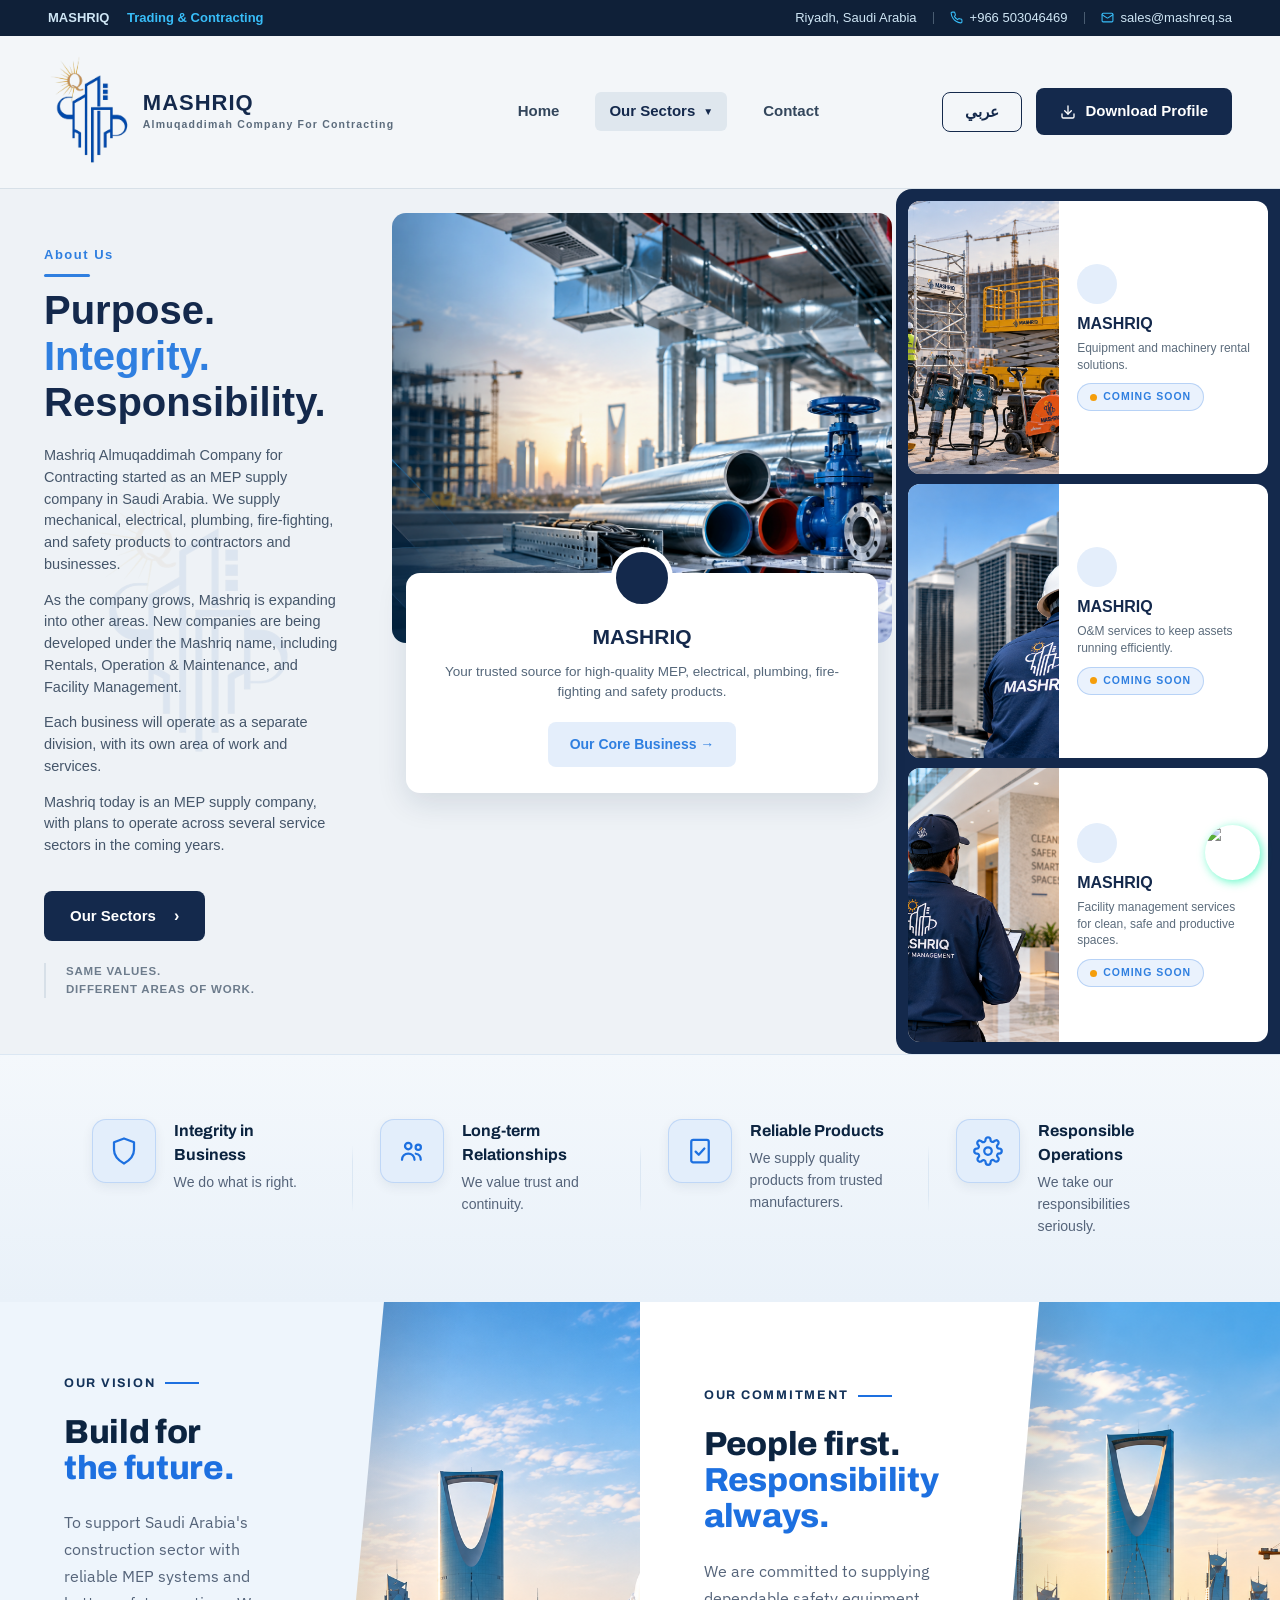
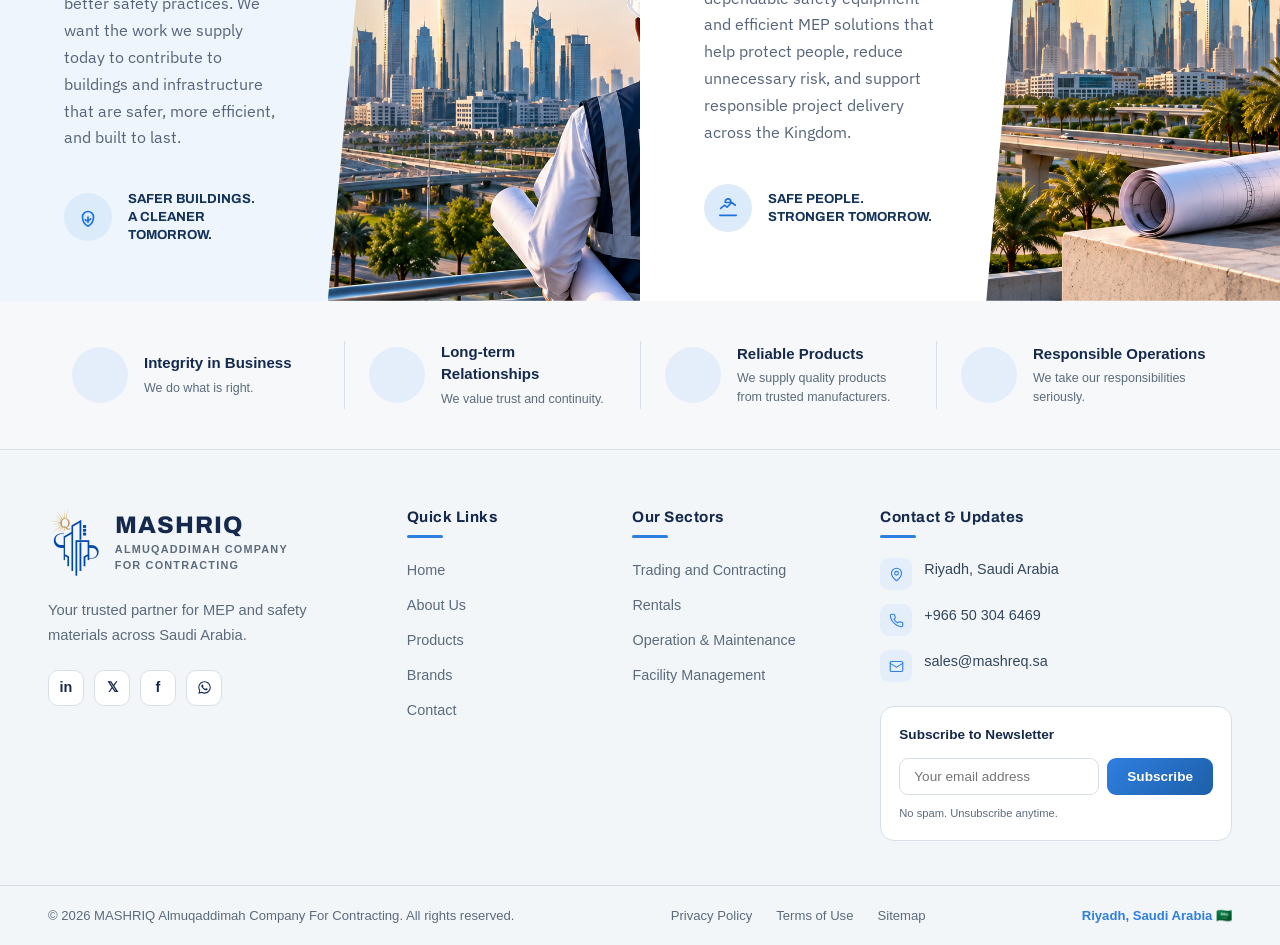
==== index.html @ 063267ce "Initial commit of Mashriq Almuqaddimah site redesign with Saudi Arabia SEO. EOF  Co-authored-by: Cur" ====
﻿<!DOCTYPE html>
<html lang="en">
<head>
<meta charset="UTF-8">
<meta name="viewport" content="width=device-width, initial-scale=1.0">
<title>Mashriq Almuqaddimah | MEP Supply & Contracting Company in Riyadh, Saudi Arabia</title>
<meta name="description" content="Mashriq Almuqaddimah Company for Contracting — trusted MEP supply, trading and contracting in Riyadh, Saudi Arabia. Mechanical, electrical, plumbing, fire-fighting and safety products.">
<meta name="keywords" content="MEP supply Saudi Arabia, MEP contractor Riyadh, mechanical electrical plumbing KSA, fire fighting materials Riyadh, Mashriq Almuqaddimah, contracting company Saudi Arabia, safety products Riyadh">
<meta name="author" content="Mashriq Almuqaddimah Company for Contracting">
<meta name="robots" content="index, follow, max-image-preview:large, max-snippet:-1, max-video-preview:-1">
<meta name="googlebot" content="index, follow">
<meta name="geo.region" content="SA-01">
<meta name="geo.placename" content="Riyadh">
<meta name="geo.position" content="24.7136;46.6753">
<meta name="ICBM" content="24.7136, 46.6753">
<meta name="language" content="English">
<meta name="revisit-after" content="7 days">
<link rel="canonical" href="https://www.mashreq.sa/">
<link rel="alternate" hreflang="en" href="https://www.mashreq.sa/">
<link rel="alternate" hreflang="ar" href="https://www.mashreq.sa/">
<link rel="alternate" hreflang="x-default" href="https://www.mashreq.sa/">
<link rel="icon" type="image/png" href="./images/logo.png">
<link rel="apple-touch-icon" href="./images/logo.png">

<!-- Open Graph -->
<meta property="og:type" content="website">
<meta property="og:locale" content="en_SA">
<meta property="og:locale:alternate" content="ar_SA">
<meta property="og:site_name" content="Mashriq Almuqaddimah">
<meta property="og:title" content="Mashriq Almuqaddimah | MEP Supply & Contracting in Saudi Arabia">
<meta property="og:description" content="Trusted MEP supply and contracting company in Riyadh. Mechanical, electrical, plumbing, fire-fighting and safety products across Saudi Arabia.">
<meta property="og:url" content="https://www.mashreq.sa/">
<meta property="og:image" content="https://www.mashreq.sa/images/hero-mep-supply.png">
<meta property="og:image:alt" content="Mashriq MEP supply products in Saudi Arabia">

<!-- Twitter -->
<meta name="twitter:card" content="summary_large_image">
<meta name="twitter:title" content="Mashriq Almuqaddimah | MEP Supply & Contracting in Saudi Arabia">
<meta name="twitter:description" content="Trusted MEP supply and contracting company in Riyadh, Saudi Arabia.">
<meta name="twitter:image" content="https://www.mashreq.sa/images/hero-mep-supply.png">

<!-- Local business schema (Saudi Arabia) -->
<script type="application/ld+json">
{
  "@context": "https://schema.org",
  "@type": "Organization",
  "@id": "https://www.mashreq.sa/#organization",
  "name": "Mashriq Almuqaddimah Company for Contracting",
  "alternateName": ["Mashriq", "Mashreq", "Mashriq Group"],
  "url": "https://www.mashreq.sa/",
  "logo": "https://www.mashreq.sa/images/logo.png",
  "image": "https://www.mashreq.sa/images/hero-mep-supply.png",
  "description": "MEP supply, trading and contracting company based in Riyadh, Saudi Arabia.",
  "email": "sales@mashreq.sa",
  "telephone": "+966503046469",
  "address": {
    "@type": "PostalAddress",
    "addressLocality": "Riyadh",
    "addressRegion": "Riyadh Province",
    "addressCountry": "SA"
  },
  "geo": {
    "@type": "GeoCoordinates",
    "latitude": 24.7136,
    "longitude": 46.6753
  },
  "areaServed": {
    "@type": "Country",
    "name": "Saudi Arabia"
  },
  "sameAs": [],
  "contactPoint": {
    "@type": "ContactPoint",
    "telephone": "+966503046469",
    "contactType": "sales",
    "email": "sales@mashreq.sa",
    "areaServed": "SA",
    "availableLanguage": ["English", "Arabic"]
  }
}
</script>
<script type="application/ld+json">
{
  "@context": "https://schema.org",
  "@type": "WebSite",
  "@id": "https://www.mashreq.sa/#website",
  "name": "Mashriq Almuqaddimah",
  "url": "https://www.mashreq.sa/",
  "inLanguage": ["en", "ar"],
  "publisher": { "@id": "https://www.mashreq.sa/#organization" }
}
</script>
<script type="application/ld+json">
{
  "@context": "https://schema.org",
  "@type": "WebPage",
  "@id": "https://www.mashreq.sa/#webpage",
  "url": "https://www.mashreq.sa/",
  "name": "Mashriq Almuqaddimah | MEP Supply & Contracting Company in Riyadh, Saudi Arabia",
  "description": "Mashriq Almuqaddimah Company for Contracting — trusted MEP supply, trading and contracting in Riyadh, Saudi Arabia.",
  "isPartOf": { "@id": "https://www.mashreq.sa/#website" },
  "about": { "@id": "https://www.mashreq.sa/#organization" },
  "inLanguage": ["en", "ar"]
}
</script>

<link rel="preconnect" href="https://fonts.googleapis.com">
<link rel="preconnect" href="https://fonts.gstatic.com" crossorigin>
<link href="https://fonts.googleapis.com/css2?family=Archivo:wght@600;700;800&family=IBM+Plex+Sans:wght@400;500;600&display=swap" rel="stylesheet">
<script src="https://unpkg.com/lucide@latest"></script>
<style>
  :root {
    --navy: #14294c;
    --navy-2: #0f2038;
    --blue: #2f7fe0;
    --blue-light: #e4eefb;
    --bg-panel: #eef2f6;
    --bg-page: #ffffff;
    --text-muted: #5b6b7c;
    --border-soft: #d7e0e8;
  }
  * { box-sizing: border-box; margin:0; padding:0; }
  body {
    font-family: 'Segoe UI', Arial, Helvetica, sans-serif;
    color: var(--navy);
    background: var(--bg-page);
    line-height: 1.5;
  }
  a { text-decoration:none; color:inherit; }
  img { display:block; max-width:100%; }

  /* Header */
  header {
    display:flex;
    align-items:center;
    justify-content:space-between;
    padding: 18px 48px;
    background: #f3f6f9;
    border-bottom: 1px solid var(--border-soft);
    flex-wrap: wrap;
    gap: 16px;
  }
  .brand {
    display:flex;
    align-items:center;
    gap:12px;
  }
  .brand-mark {
    height:116px;
    width:auto;
    max-width: 98px;
    object-fit: contain;
    flex-shrink:0;
  }
  .brand-text h1 {
    font-size: 22px;
    letter-spacing: 1px;
    font-weight: 800;
    color: var(--navy);
    line-height:1.1;
  }
  .brand-text p {
    font-size: 10.5px;
    letter-spacing: 1.2px;
    color: var(--text-muted);
    font-weight:600;
    margin-top:2px;
  }
  nav {
    display:flex;
    align-items:center;
    gap: 30px;
    font-size: 15px;
    font-weight: 600;
    color: #33465c;
  }
  nav a {
    padding: 8px 6px;
    transition: color .15s ease;
  }
  nav a:hover { color: var(--blue); }
  nav a.active {
    background: #dfe7ee;
    border-radius: 6px;
    padding: 8px 14px;
    color: var(--navy);
  }
  .dropdown {
    position: relative;
  }
  .dropdown-toggle {
    cursor: pointer;
    display: flex;
    align-items: center;
    gap: 4px;
  }
  .dropdown-toggle::after {
    content: '▼';
    font-size: 10px;
    margin-left: 4px;
  }
  .dropdown-menu {
    position: absolute;
    top: 100%;
    left: 0;
    background: #ffffff;
    border: 1px solid var(--border-soft);
    border-radius: 8px;
    box-shadow: 0 4px 20px rgba(0, 0, 0, 0.1);
    min-width: 200px;
    display: none;
    padding: 8px 0;
    z-index: 1000;
  }
  .dropdown:hover .dropdown-menu {
    display: block;
  }
  .dropdown-menu a {
    display: block;
    padding: 10px 20px;
    color: var(--navy);
    font-size: 14px;
  }
  .dropdown-menu a:hover {
    background: #f3f6f9;
    color: var(--blue);
  }
  .header-actions {
    display:flex;
    align-items:center;
    gap:14px;
  }
  /* Top utility bar (like mep-home.html) */
  .msq-topbar {
    background: var(--navy-2);
    color: #cfe6f5;
    font-size: 13px;
  }
  .msq-topbar-inner {
    max-width: 1780px;
    margin: 0 auto;
    padding: 8px 48px;
    display: flex;
    align-items: center;
    justify-content: space-between;
    gap: 18px;
  }
  .msq-tb-left,
  .msq-tb-right {
    display: flex;
    align-items: center;
    list-style: none;
    margin: 0;
    padding: 0;
  }
  .msq-tb-left li,
  .msq-tb-right li {
    display: flex;
    align-items: center;
  }
  .msq-tb-left li:not(:first-child)::before,
  .msq-tb-right li:not(:first-child)::before {
    content: '';
    width: 1px;
    height: 12px;
    background: rgba(207, 230, 245, 0.3);
    margin: 0 16px;
  }
  .msq-tb-left a,
  .msq-tb-right a,
  .msq-tb-right span {
    color: #cfe6f5;
    text-decoration: none;
    white-space: nowrap;
    display: flex;
    align-items: center;
    gap: 7px;
    transition: color .15s ease;
  }
  .msq-tb-left a:hover,
  .msq-tb-right a:hover { color: #38bdf8; }
  .msq-tb-left a strong { font-weight: 700; }
  .msq-tb-left a em {
    font-style: normal;
    color: #38bdf8;
    font-weight: 600;
  }
  .msq-tb-right svg {
    width: 13px;
    height: 13px;
    color: #38bdf8;
    flex-shrink: 0;
  }
  @media (max-width: 1080px) {
    .msq-topbar-inner { padding: 6px 20px; font-size: 12px; }
    .msq-tb-right li:nth-child(1) { display: none; }
  }
  @media (max-width: 640px) {
    .msq-topbar-inner {
      flex-wrap: wrap;
      justify-content: center;
      row-gap: 2px;
      padding: 6px 14px;
    }
    .msq-tb-left li:not(:first-child)::before,
    .msq-tb-right li:not(:first-child)::before { margin: 0 10px; }
  }
  .lang-btn {
    border: 1.5px solid var(--navy);
    color: var(--navy);
    background: transparent;
    padding: 10px 22px;
    border-radius: 8px;
    font-weight: 700;
    font-size: 15px;
    cursor:pointer;
  }
  .dl-btn {
    display:inline-flex;
    align-items:center;
    gap:9px;
    background: var(--navy);
    color:#fff;
    padding: 12px 24px;
    border-radius: 8px;
    font-weight: 700;
    font-size: 15px;
    border:none;
    cursor:pointer;
    text-decoration:none;
    transition: background .15s ease, transform .15s ease;
  }
  .dl-btn:hover { background: var(--blue); transform: translateY(-1px); color:#fff; }
  .dl-btn svg { width:16px; height:16px; }
  /* Mobile-only header pieces: MEP Supply & Contracting button + contact row */
  .mep-btn {
    display:none;
    align-items:center;
    gap:9px;
    background: var(--navy);
    color:#fff;
    padding: 12px 20px;
    border-radius: 8px;
    font-weight: 700;
    font-size: 14px;
    text-decoration:none;
    white-space: nowrap;
    transition: background .15s ease, transform .15s ease;
  }
  .mep-btn svg { width:16px; height:16px; }
  .mep-btn:hover { background: var(--blue); color:#fff; transform: translateY(-1px); }
  .hc-mob { display:none; }

  /* Hero layout */
  .hero {
    display:grid;
    grid-template-columns: 30% 40% 30%;
    background: var(--bg-panel);
  }
  .hero-about {
    padding: 56px 44px;
    display:flex;
    flex-direction:column;
    justify-content:center;
    position: relative;
  }
  .hero-about::before {
    content: "";
    position: absolute;
    inset: 0;
    background: url("./images/logo.png") no-repeat center center;
    background-size: 55% auto;
    opacity: 0.07;
    pointer-events: none;
    z-index: 0;
  }
  .hero-about > * { position: relative; z-index: 1; }
  .eyebrow {
    font-size: 13px;
    font-weight: 800;
    letter-spacing: 1.5px;
    color: var(--blue);
    margin-bottom:10px;
  }
  .eyebrow::after {
    content:"";
    display:block;
    width: 46px;
    height: 3px;
    background: var(--blue);
    margin-top: 10px;
    border-radius: 2px;
  }
  .hero-heading {
    font-size: 40px;
    font-weight: 800;
    line-height: 1.15;
    margin-bottom: 20px;
  }
  .hero-heading .accent { color: var(--blue); }
  .hero-about p {
    font-size: 14.5px;
    color: #45566a;
    margin-bottom: 14px;
  }
  .hero-actions {
    margin-top: 20px;
    display:flex;
    align-items:center;
    gap: 22px;
    flex-wrap:wrap;
  }
  .hero-dropdown {
    position: relative;
    display: inline-block;
  }
  .hero-dropdown-menu {
    position: absolute;
    top: 0;
    left: calc(100% + 12px);
    background: #ffffff;
    border: 1px solid var(--border-soft);
    border-radius: 10px;
    box-shadow: 0 12px 32px rgba(12, 36, 64, 0.16);
    min-width: 260px;
    padding: 8px 0;
    z-index: 900;
    opacity: 0;
    pointer-events: none;
    transform: translateX(-6px);
    transition: opacity 0.2s ease, transform 0.2s ease;
  }
  .hero-dropdown:hover .hero-dropdown-menu,
  .hero-dropdown:focus-within .hero-dropdown-menu {
    opacity: 1;
    pointer-events: all;
    transform: translateX(0);
  }
  .hero-dropdown-menu::before {
    content: '';
    position: absolute;
    top: 18px;
    left: -6px;
    width: 12px;
    height: 12px;
    background: #ffffff;
    border-left: 1px solid var(--border-soft);
    border-bottom: 1px solid var(--border-soft);
    transform: rotate(45deg);
  }
  .hero-dropdown-menu a {
    display: flex;
    align-items: center;
    justify-content: space-between;
    gap: 12px;
    padding: 11px 18px;
    font-size: 14px;
    font-weight: 600;
    color: var(--navy);
    transition: background 0.15s, color 0.15s;
  }
  .hero-dropdown-menu a:hover {
    background: var(--blue-light);
    color: var(--blue);
  }
  .hero-dropdown-menu a.soon-link span.soon-pill {
    font-size: 9px;
    font-weight: 700;
    letter-spacing: 0.8px;
    text-transform: uppercase;
    color: var(--blue);
    background: rgba(29, 112, 224, 0.1);
    border: 1px solid rgba(29, 112, 224, 0.25);
    border-radius: 20px;
    padding: 3px 9px;
    white-space: nowrap;
  }
  .hero-dropdown-menu a.soon-link:hover span.soon-pill {
    background: var(--blue);
    color: #fff;
    border-color: var(--blue);
  }
  .sectors-btn::after {
    content: '›';
    font-size: 16px;
    margin-left: 8px;
    display: inline-block;
    line-height: 1;
    transition: transform 0.2s ease;
  }
  .hero-dropdown:hover .sectors-btn::after {
    transform: rotate(90deg);
  }
  .sectors-btn {
    background: var(--navy);
    color:#fff;
    padding: 14px 26px;
    border-radius: 8px;
    font-weight:700;
    font-size:15px;
    display:inline-flex;
    align-items:center;
    gap:10px;
  }
  .tagline {
    border-left: 2px solid var(--border-soft);
    padding-left: 20px;
    font-size: 11.5px;
    font-weight: 700;
    letter-spacing: .8px;
    color: #6d7c8c;
    line-height:1.5;
  }

  /* Center image + overlay card */
  .hero-center {
    position: relative;
    padding: 24px 4px 24px 8px;
    display:flex;
    align-items:flex-start;
    justify-content:center;
  }
  .center-frame {
    position:relative;
    width:100%;
    max-width: 580px;
  }
  .center-frame img {
    width:100%;
    height: 430px;
    object-fit: cover;
    border-radius: 14px;
  }
  .overlay-card {
    background:#fff;
    margin: -70px 14px 0 14px;
    position:relative;
    border-radius: 14px;
    padding: 34px 26px 26px;
    text-align:center;
    box-shadow: 0 10px 30px rgba(20,41,76,0.12);
  }
  .cart-badge {
    width: 62px;
    height:62px;
    border-radius: 50%;
    background: var(--navy);
    color:#fff;
    display:flex;
    align-items:center;
    justify-content:center;
    margin: -60px auto 14px;
    font-size: 26px;
    border: 5px solid #fff;
  }
  .overlay-card h2 {
    font-size: 21px;
    font-weight: 800;
    color: var(--navy);
    line-height:1.3;
  }
  .overlay-card h2 span { color: var(--navy); }
  .overlay-card p {
    font-size: 13.5px;
    color: #55677a;
    margin: 12px 0 20px;
  }
  .core-btn {
    background: var(--blue-light);
    color: var(--blue);
    font-weight: 700;
    font-size: 14px;
    padding: 12px 22px;
    border-radius: 8px;
    display:inline-flex;
    align-items:center;
    gap:8px;
  }

  /* Right sector cards */
  .hero-sectors {
    background: var(--navy);
    display:flex;
    flex-direction:column;
    padding: 12px;
    gap: 10px;
    border-radius: 16px 0 0 16px;
  }
  .sector-card {
    background:#fff;
    border-radius: 12px;
    display:flex;
    overflow:hidden;
    flex:1;
  }
  .sector-card .thumb {
    width: 42%;
    flex-shrink:0;
  }
  .sector-card .thumb img {
    width:100%;
    height:100%;
    object-fit:cover;
  }
  .sector-body {
    padding: 16px 18px;
    position:relative;
    display:flex;
    flex-direction:column;
    justify-content:center;
    flex:1;
  }
  .sector-icon {
    width:40px;
    height:40px;
    border-radius:50%;
    background: var(--blue-light);
    color: var(--blue);
    display:flex;
    align-items:center;
    justify-content:center;
    font-size:18px;
    margin-bottom:10px;
  }
  .sector-body h3 {
    font-size: 16px;
    font-weight: 800;
    color: var(--navy);
    line-height:1.25;
    margin-bottom:6px;
  }
  .sector-body p {
    font-size: 12px;
    color: #5c6c7c;
    line-height:1.4;
  }
  .sector-arrow {
    position:absolute;
    bottom: 12px;
    right: 14px;
    width: 34px;
    height: 34px;
    border-radius:50%;
    background: var(--blue-light);
    color: var(--blue);
    display:flex;
    align-items:center;
    justify-content:center;
    font-size: 15px;
  }
  .sector-soon {
    display:inline-flex;
    align-items:center;
    align-self: flex-start;
    gap:6px;
    margin-top:10px;
    padding: 5px 12px;
    border-radius: 30px;
    background: rgba(29, 112, 224, 0.09);
    border: 1px solid rgba(29, 112, 224, 0.25);
    color: var(--blue);
    font-size: 10.5px;
    font-weight: 700;
    letter-spacing: 1px;
    text-transform: uppercase;
    cursor: pointer;
    transition: background 0.2s ease, transform 0.2s ease;
  }
  .sector-soon:hover {
    background: var(--blue);
    color: #fff;
    transform: translateY(-2px);
  }
  .sector-soon .dot {
    width: 7px;
    height: 7px;
    border-radius: 50%;
    background: #f59e0b;
    animation: soonPulse 1.6s ease-in-out infinite;
  }
  @keyframes soonPulse {
    0%, 100% { opacity: 1; transform: scale(1); }
    50% { opacity: 0.45; transform: scale(0.8); }
  }
  .sector-card.coming-soon {
    cursor: pointer;
  }
  .sector-card.coming-soon .sector-arrow {
    display: none;
  }

  /* Stats bar */
  .stats-bar {
    display:grid;
    grid-template-columns: repeat(4, 1fr);
    background: #f6f8fa;
    padding: 40px 48px;
  }
  .stat {
    display:flex;
    align-items:center;
    gap: 16px;
    padding: 0 24px;
    border-left: 1px solid var(--border-soft);
  }
  .stat:first-child { border-left:none; }
  .stat-icon {
    width: 56px;
    height:56px;
    border-radius:50%;
    background: var(--blue-light);
    color: var(--navy);
    display:flex;
    align-items:center;
    justify-content:center;
    font-size:22px;
    flex-shrink:0;
  }
  .stat h4 {
    font-size: 15px;
    font-weight:800;
    margin-bottom:4px;
  }
  .stat p {
    font-size: 12.5px;
    color: var(--text-muted);
  }

  /* Vision/Commitment Section Styles */
  .msq-scope {
    --msq-navy: #0c2440;
    --msq-navy-soft: #14335a;
    --msq-blue: #1d70e0;
    --msq-ice: #eef5fc;
    --msq-ice-2: #dcebf9;
    --msq-slate: #55647a;
    --msq-line: #c9dcef;
    --msq-white: #ffffff;
    font-family: 'IBM Plex Sans', system-ui, sans-serif;
    color: var(--msq-navy);
    background: var(--msq-ice);
  }

  .msq-scope * { box-sizing: border-box; }

  .msq-panels {
    display: grid;
    grid-template-columns: 1fr 1fr;
  }

  .msq-panel {
    position: relative;
    display: grid;
    grid-template-columns: 1.05fr 1fr;
    min-height: 560px;
    overflow: hidden;
    background: var(--msq-ice);
  }

  .msq-panel + .msq-panel { background: var(--msq-white); }

  .msq-panel__copy {
    position: relative;
    z-index: 2;
    padding: 4.5rem 3rem 3.5rem 4rem;
    display: flex;
    flex-direction: column;
    justify-content: center;
  }

  .msq-eyebrow {
    display: inline-flex;
    align-items: center;
    gap: .6rem;
    font-family: 'Archivo', sans-serif;
    font-weight: 700;
    font-size: .78rem;
    letter-spacing: .14em;
    color: var(--msq-navy-soft);
    margin-bottom: 1.4rem;
  }

  .msq-eyebrow::after {
    content: "";
    width: 2.1rem;
    height: 2px;
    background: var(--msq-blue);
  }

  .msq-headline {
    font-family: 'Archivo', sans-serif;
    font-weight: 800;
    font-size: clamp(2rem, 2.6vw, 2.7rem);
    line-height: 1.08;
    letter-spacing: -0.01em;
    margin: 0 0 1.4rem;
  }

  .msq-headline em {
    display: block;
    font-style: normal;
    color: var(--msq-blue);
  }

  .msq-body {
    font-size: 1.02rem;
    line-height: 1.65;
    color: var(--msq-slate);
    max-width: 34ch;
    margin: 0 0 2.4rem;
  }

  .msq-tag {
    display: flex;
    align-items: center;
    gap: 1rem;
  }

  .msq-tag__icon {
    flex: none;
    width: 48px;
    height: 48px;
    border-radius: 999px;
    background: var(--msq-ice-2);
    display: grid;
    place-items: center;
    color: var(--msq-blue);
  }

  .msq-tag__icon svg { width: 22px; height: 22px; }

  .msq-tag__text {
    font-family: 'Archivo', sans-serif;
    font-weight: 700;
    font-size: .82rem;
    line-height: 1.4;
    color: var(--msq-navy-soft);
  }

  .msq-panel__photo {
    position: relative;
    clip-path: polygon(18% 0, 100% 0, 100% 100%, 0% 100%);
  }

  .msq-panel__photo img {
    width: 100%;
    height: 100%;
    object-fit: cover;
    display: block;
  }

  .msq-panel__photo::before {
    content: "";
    position: absolute;
    inset: 0;
    background: linear-gradient(100deg, rgba(12,36,64,.28) 0%, rgba(12,36,64,0) 32%);
  }

  .msq-strip {
    --strip-navy: #0c2440;
    --strip-blue: #1d70e0;
    --strip-slate: #55647a;
    --strip-line: #dbe7f3;
    --strip-icon-bg: #e3eefb;
    background: linear-gradient(180deg, #f4f8fc 0%, #e9f1f9 100%);
    border-top: 1px solid var(--strip-line);
    padding: 3.5rem 4rem;
    display: grid;
    grid-template-columns: repeat(4, 1fr);
    gap: 0;
  }

  .msq-value {
    display: flex;
    align-items: flex-start;
    gap: 1.1rem;
    padding: 0.5rem 1.75rem;
    position: relative;
    border-radius: 14px;
    transition: transform 0.25s ease, background 0.25s ease;
  }
  .msq-value:hover {
    transform: translateY(-4px);
    background: rgba(255, 255, 255, 0.75);
  }

  .msq-value + .msq-value::before {
    content: "";
    position: absolute;
    left: 0;
    top: 25%;
    bottom: 25%;
    width: 1px;
    background: linear-gradient(180deg, transparent, var(--strip-line) 25%, var(--strip-line) 75%, transparent);
  }

  .msq-value__icon {
    flex: none;
    width: 64px;
    height: 64px;
    border-radius: 14px;
    background: var(--strip-icon-bg);
    border: 1px solid rgba(29, 112, 224, 0.18);
    display: grid;
    place-items: center;
    color: var(--strip-blue);
    box-shadow: 0 4px 12px rgba(12, 36, 64, 0.07);
    transition: background 0.25s ease, color 0.25s ease, box-shadow 0.25s ease;
  }
  .msq-value:hover .msq-value__icon {
    background: var(--strip-blue);
    color: #fff;
    box-shadow: 0 8px 20px rgba(29, 112, 224, 0.35);
  }

  .msq-value__icon svg { width: 30px; height: 30px; }

  .msq-value h3 {
    font-family: 'Archivo', sans-serif;
    font-weight: 700;
    font-size: 1rem;
    color: var(--strip-navy);
    margin: 0 0 0.35rem;
  }

  .msq-value p {
    font-size: 0.88rem;
    line-height: 1.55;
    color: var(--strip-slate);
    margin: 0;
  }

  @media (max-width: 980px) {
    .msq-panels { grid-template-columns: 1fr; }
    .msq-strip { grid-template-columns: repeat(2, 1fr); row-gap: 1.5rem; padding: 2.75rem 2rem; }
    .msq-value + .msq-value::before { display: none; }
    /* Mobile: drop the diagonal crop and center the photo so the Mashriq branding stays visible */
    .msq-panel__photo {
      clip-path: none;
      height: 300px;
    }
    .msq-panel__photo img {
      object-position: center center;
    }
    .msq-panel__photo::before { display: none; }
  }

  @media (max-width: 620px) {
    .msq-panel { grid-template-columns: 1fr; min-height: auto; }
    .msq-panel__copy { padding: 3rem 1.5rem 2rem; order: 1; }
    .msq-panel__photo {
      order: 0;
      height: 260px;
      clip-path: none;
    }
    .msq-strip { grid-template-columns: 1fr; padding: 2.5rem 1.5rem; row-gap: 1rem; }
    .msq-value { padding: 0.75rem 1rem; }
  }

  @media (prefers-reduced-motion: no-preference) {
    .msq-panel__photo img { transition: transform .6s ease; }
    .msq-panel:hover .msq-panel__photo img { transform: scale(1.04); }
  }

  @media (max-width: 1080px) {
    nav { display:none; }
    .header-contact { display:none; }
    /* Mobile header: MEP Supply & Contracting button replaces Download Profile; show phone + email */
    .dl-btn { display:none; }
    .mep-btn { display:inline-flex; }
    header { padding: 14px 20px; gap: 10px 16px; }
    .hc-mob {
      display:flex;
      flex-wrap:wrap;
      gap: 4px 18px;
      order: 3;
      width: 100%;
      font-size: 13.5px;
      font-weight: 600;
    }
    .hc-mob a {
      color: var(--navy);
      display:inline-flex;
      align-items:center;
      gap:7px;
      text-decoration:none;
      transition: color .15s ease;
    }
    .hc-mob a:hover { color: var(--blue); }
    .hc-mob svg { width: 14px; height: 14px; color: var(--blue); flex-shrink: 0; }
    .hero { grid-template-columns: 1fr; }
    .stats-bar { grid-template-columns: repeat(2,1fr); gap: 24px 0; padding: 32px 24px; }
    .stat { border-left:none; padding: 0; min-width: 0; }
    .stat > div { min-width: 0; }
    .stat h4 { font-size: 14px; }
    .stat p { font-size: 11.5px; }
    /* Dropdown opens downward + inside the viewport on stacked layouts */
    .hero-dropdown-menu {
      top: calc(100% + 10px);
      left: 0;
      transform: translateY(-6px);
      min-width: 240px;
      max-width: calc(100vw - 48px);
    }
    .hero-dropdown-menu::before { display: none; }
  }
  @media (max-width: 560px) {
    header { padding: 12px 16px; }
    .brand-mark { height: 74px; width: auto; max-width: 63px; }
    .brand-text h1 { font-size: 18px; }
    .mep-btn { padding: 10px 14px; font-size: 12.5px; gap: 7px; }
    .lang-btn { padding: 8px 14px; font-size: 13px; }
    /* Phone only on very small screens so the row stays tidy */
    .hc-mob a:last-child { display: none; }
    .hc-mob { font-size: 13px; }
  }

/* ─── Arabic typography & RTL ─── */
@import url('https://fonts.googleapis.com/css2?family=Tajawal:wght@400;500;700;800&family=Cairo:wght@400;600;700;800&display=swap');
html[lang="ar"] body,
html[lang="ar"] input, html[lang="ar"] textarea, html[lang="ar"] select, html[lang="ar"] button {
  font-family: 'Tajawal', 'Cairo', 'Segoe UI', Tahoma, sans-serif !important;
}
html[lang="ar"] body { line-height: 1.9; }
html[lang="ar"] h1, html[lang="ar"] h2, html[lang="ar"] h3, html[lang="ar"] h4 {
  font-family: 'Cairo', 'Tajawal', sans-serif !important;
  line-height: 1.5;
  letter-spacing: 0 !important;
}
html[lang="ar"] * { letter-spacing: 0 !important; }
html[lang="ar"] a[href^="tel"], html[lang="ar"] a[href^="mailto"], html[lang="ar"] .ft-cicon + span, html[lang="ar"] .ct-item p a { direction: ltr; unicode-bidi: embed; display: inline-block; }
/* Latin brand/technical words stay Latin & slightly larger within Arabic text */
html[lang="ar"] .brand-text h1, html[lang="ar"] .nav2-brand-name,
html[lang="ar"] .ft2-brand-name { font-family: 'Archivo', 'Segoe UI', sans-serif !important; }
html[lang="ar"] .eyebrow, html[lang="ar"] .slide-tag { font-size: 0.95em; }
/* Flip directional icons in RTL */
[dir="rtl"] .fa-arrow-right { transform: scaleX(-1); }
[dir="rtl"] .fa-arrow-left { transform: scaleX(-1); }
[dir="rtl"] .snd-btn .snd-bico { margin-left: 0; }
/* RTL layout adjustments */
[dir="rtl"] .msq-tb-left, [dir="rtl"] .msq-tb-right { flex-direction: row; }
[dir="rtl"] .dropdown-menu { text-align: right; }
[dir="rtl"] .hero-dropdown-menu { text-align: right; }
[dir="rtl"] .ft2-links, [dir="rtl"] footer ul { text-align: right; }
[dir="rtl"] input, [dir="rtl"] textarea { text-align: right; }
</style>
<link href="https://fonts.googleapis.com/css2?family=Tajawal:wght@400;500;700;800&family=Cairo:wght@400;600;700;800&display=swap" rel="stylesheet">
</head>
<body>

<div class="msq-topbar">
  <div class="msq-topbar-inner">
    <ul class="msq-tb-left">
      <li><a href="./mep-home.html"><strong data-i18n="brand_name">Mashriq</strong>&nbsp;<em data-i18n="tb_trading">Trading &amp; Contracting</em></a></li>
    </ul>
    <ul class="msq-tb-right">
      <li><span data-i18n="tb_location"><svg viewBox="0 0 24 24" fill="none" stroke="currentColor" stroke-width="2" stroke-linecap="round" stroke-linejoin="round"><path d="M20 10c0 6-8 12-8 12s-8-6-8-12a8 8 0 0 1 16 0Z"/><circle cx="12" cy="10" r="3"/></svg>Riyadh, Saudi Arabia</span></li>
      <li><a href="tel:+966503046469"><svg viewBox="0 0 24 24" fill="none" stroke="currentColor" stroke-width="2" stroke-linecap="round" stroke-linejoin="round"><path d="M22 16.92v3a2 2 0 0 1-2.18 2 19.79 19.79 0 0 1-8.63-3.07 19.5 19.5 0 0 1-6-6 19.79 19.79 0 0 1-3.07-8.67A2 2 0 0 1 4.11 2h3a2 2 0 0 1 2 1.72 12.84 12.84 0 0 0 .7 2.81 2 2 0 0 1-.45 2.11L8.09 9.91a16 16 0 0 0 6 6l1.27-1.27a2 2 0 0 1 2.11-.45 12.84 12.84 0 0 0 2.81.7A2 2 0 0 1 22 16.92z"/></svg>+966 503046469</a></li>
      <li><a href="mailto:sales@mashreq.sa"><svg viewBox="0 0 24 24" fill="none" stroke="currentColor" stroke-width="2" stroke-linecap="round" stroke-linejoin="round"><rect x="2" y="4" width="20" height="16" rx="2"/><path d="m22 7-8.97 5.7a1.94 1.94 0 0 1-2.06 0L2 7"/></svg>sales@mashreq.sa</a></li>
    </ul>
  </div>
</div>

<header>
  <div class="brand">
    <img class="brand-mark" src="./images/logo.png" alt="Mashriq Almuqaddimah Company for Contracting logo – Riyadh, Saudi Arabia">
    <div class="brand-text">
      <h1 data-i18n="brand_name">MASHRIQ</h1>
      <p data-i18n="brand_sub">ALMUQADDIMAH COMPANY<br>FOR CONTRACTING</p>
    </div>
  </div>
  <nav>
    <a href="#" data-i18n="nav_home">Home</a>
    <div class="dropdown">
      <a href="#" class="dropdown-toggle active" data-i18n="nav_sectors">Our Sectors</a>
      <div class="dropdown-menu">
        <a href="./mep-home.html" data-i18n="tb_trading">Trading and Contracting</a>
        <a href="#" onclick="showComingSoon(event)">Rentals</a>
        <a href="#" onclick="showComingSoon(event)">Operation & Maintenance</a>
        <a href="#" onclick="showComingSoon(event)">Facility Management</a>
      </div>
    </div>
    <a href="#" class="contact-dialog-link" data-i18n="nav_contact">Contact</a>
  </nav>
  <div class="hc-mob">
    <a href="tel:+966503046469"><svg viewBox="0 0 24 24" fill="none" stroke="currentColor" stroke-width="2" stroke-linecap="round" stroke-linejoin="round"><path d="M22 16.92v3a2 2 0 0 1-2.18 2 19.79 19.79 0 0 1-8.63-3.07 19.5 19.5 0 0 1-6-6 19.79 19.79 0 0 1-3.07-8.67A2 2 0 0 1 4.11 2h3a2 2 0 0 1 2 1.72 12.84 12.84 0 0 0 .7 2.81 2 2 0 0 1-.45 2.11L8.09 9.91a16 16 0 0 0 6 6l1.27-1.27a2 2 0 0 1 2.11-.45 12.84 12.84 0 0 0 2.81.7A2 2 0 0 1 22 16.92z"/></svg>+966 503046469</a>
    <a href="mailto:sales@mashreq.sa"><svg viewBox="0 0 24 24" fill="none" stroke="currentColor" stroke-width="2" stroke-linecap="round" stroke-linejoin="round"><rect x="2" y="4" width="20" height="16" rx="2"/><path d="m22 7-8.97 5.7a1.94 1.94 0 0 1-2.06 0L2 7"/></svg>sales@mashreq.sa</a>
  </div>
  <div class="header-actions">
    <button class="lang-btn" id="langToggle">عربي</button>
    <a class="mep-btn" href="./mep-home.html" title="Visit Mashriq Trading & Contracting">MEP Supply &amp; Contracting<svg viewBox="0 0 24 24" fill="none" stroke="currentColor" stroke-width="2" stroke-linecap="round" stroke-linejoin="round"><line x1="5" y1="12" x2="19" y2="12"/><polyline points="12 5 19 12 12 19"/></svg></a>
    <a class="dl-btn" href="files/a4%20brochure%20final.pdf" download title="Download Company Profile"><svg viewBox="0 0 24 24" fill="none" stroke="currentColor" stroke-width="2" stroke-linecap="round" stroke-linejoin="round"><path d="M21 15v4a2 2 0 0 1-2 2H5a2 2 0 0 1-2-2v-4"/><polyline points="7 10 12 15 17 10"/><line x1="12" y1="15" x2="12" y2="3"/></svg>Download Profile</a>
  </div>
</header>

<section class="hero">
  <div class="hero-about">
    <div class="eyebrow" data-i18n="about_tag">ABOUT US</div>
    <h2 class="hero-heading" data-i18n="land_h2">Purpose.<br><span class="accent">Integrity.</span><br>Responsibility.</h2>
    <p data-i18n="land_p1">Mashriq Almuqaddimah Company for Contracting started as an MEP supply company in Saudi Arabia. We supply mechanical, electrical, plumbing, fire-fighting, and safety products to contractors and businesses.</p>
    <p data-i18n="land_p2">As the company grows, Mashriq is expanding into other areas. New companies are being developed under the Mashriq name, including Rentals, Operation &amp; Maintenance, and Facility Management.</p>
    <p data-i18n="land_p3">Each business will operate as a separate division, with its own area of work and services.</p>
    <p data-i18n="land_p4">Mashriq today is an MEP supply company, with plans to operate across several service sectors in the coming years.</p>
    <div class="hero-actions">
      <div class="hero-dropdown">
        <a href="#" class="sectors-btn" data-i18n="nav_sectors">Our Sectors</a>
        <div class="hero-dropdown-menu">
          <a href="./mep-home.html" data-i18n="land_mep_trading">MEP Supply &amp; Trading</a>
          <a href="#" class="soon-link" onclick="showComingSoon(event)">Rentals <span class="soon-pill" data-i18n="land_launching">Launching Soon</span></a>
          <a href="#" class="soon-link" onclick="showComingSoon(event)">Operation &amp; Maintenance <span class="soon-pill" data-i18n="land_launching">Launching Soon</span></a>
          <a href="#" class="soon-link" onclick="showComingSoon(event)">Facility Management <span class="soon-pill" data-i18n="land_launching">Launching Soon</span></a>
        </div>
      </div>
      <div class="tagline" data-i18n="land_tagline">SAME VALUES.<br>DIFFERENT AREAS OF WORK.</div>
    </div>
  </div>

  <div class="hero-center">
    <div class="center-frame">
    <img src="./images/hero-mep-supply.png" alt="MEP supply products for contractors in Riyadh, Saudi Arabia">
      <div class="overlay-card">
        <div class="cart-badge"><i data-lucide="truck"></i></div>
        <h2 data-i18n="brand_name">Mashriq<br><span data-i18n="land_mep_trading">MEP Supply &amp; Trading</span></h2>
        <p data-i18n="land_card_desc">Your trusted source for high-quality MEP, electrical, plumbing, fire-fighting and safety products.</p>
        <a href="./mep-home.html" class="core-btn" data-i18n="land_core_btn">Our Core Business &rarr;</a>
      </div>
    </div>
  </div>

  <div class="hero-sectors">
    <div class="sector-card coming-soon" onclick="showComingSoon(event)">
      <div class="thumb"><img src="./images/sector-rentals.png" alt="Equipment rental"></div>
      <div class="sector-body">
        <div class="sector-icon"><i data-lucide="hammer"></i></div>
        <h3 data-i18n="brand_name">Mashriq<br><span data-i18n="land_sec_rentals">Rentals</span></h3>
        <p data-i18n="land_sec_rentals_desc">Equipment and machinery rental solutions.</p>
        <span class="sector-soon" onclick="showComingSoon(event)"><span class="dot"></span><span data-i18n="land_soon">Coming Soon</span>
      </div>
    </div>
    <div class="sector-card coming-soon" onclick="showComingSoon(event)">
      <div class="thumb"><img src="./images/sector-hvac-tech.png" alt="Operation and maintenance"></div>
      <div class="sector-body">
        <div class="sector-icon"><i data-lucide="settings"></i></div>
        <h3 data-i18n="brand_name">Mashriq<br><span data-i18n="land_sec_om">Operation &amp; Maintenance</span></h3>
        <p data-i18n="land_sec_om_desc">O&amp;M services to keep assets running efficiently.</p>
        <span class="sector-soon" onclick="showComingSoon(event)"><span class="dot"></span><span data-i18n="land_soon">Coming Soon</span>
      </div>
    </div>
    <div class="sector-card coming-soon" onclick="showComingSoon(event)">
      <div class="thumb"><img src="./images/sector-facility-mgmt.png" alt="Facility management"></div>
      <div class="sector-body">
        <div class="sector-icon"><i data-lucide="building-2"></i></div>
        <h3 data-i18n="brand_name">Mashriq<br><span data-i18n="land_sec_fm">Facility Management</span></h3>
        <p data-i18n="land_sec_fm_desc">Facility management services for clean, safe and productive spaces.</p>
        <span class="sector-soon" onclick="showComingSoon(event)"><span class="dot"></span><span data-i18n="land_soon">Coming Soon</span>
      </div>
    </div>
  </div>
</section>

<!-- VALUE STRIP -->
<div class="msq-strip">

  <div class="msq-value">
    <span class="msq-value__icon">
      <svg viewBox="0 0 24 24" fill="none" stroke="currentColor" stroke-width="1.8" stroke-linecap="round" stroke-linejoin="round">
        <path d="M12 2 4 5v6c0 5 3.5 8.5 8 11 4.5-2.5 8-6 8-11V5l-8-3Z"/>
      </svg>
    </span>
    <div>
      <h3 data-i18n="land_val1">Integrity in Business</h3>
      <p data-i18n="land_val1_d">We do what is right.</p>
    </div>
  </div>

  <div class="msq-value">
    <span class="msq-value__icon">
      <svg viewBox="0 0 24 24" fill="none" stroke="currentColor" stroke-width="1.8" stroke-linecap="round" stroke-linejoin="round">
        <circle cx="9" cy="8" r="2.6"/>
        <path d="M4 19c0-2.8 2.2-5 5-5s5 2.2 5 5"/>
        <circle cx="17" cy="9" r="2.1"/>
        <path d="M15 14.2c2.3.3 4 2.2 4 4.8"/>
      </svg>
    </span>
    <div>
      <h3 data-i18n="land_val2">Long-term Relationships</h3>
      <p data-i18n="land_val2_d">We value trust and continuity.</p>
    </div>
  </div>

  <div class="msq-value">
    <span class="msq-value__icon">
      <svg viewBox="0 0 24 24" fill="none" stroke="currentColor" stroke-width="1.8" stroke-linecap="round" stroke-linejoin="round">
        <rect x="5" y="3" width="14" height="18" rx="1.5"/>
        <path d="M8.5 12.5 11 15l4.5-5"/>
      </svg>
    </span>
    <div>
      <h3 data-i18n="land_val3">Reliable Products</h3>
      <p data-i18n="land_val3_d">We supply quality products from trusted manufacturers.</p>
    </div>
  </div>

  <div class="msq-value">
    <span class="msq-value__icon">
      <svg viewBox="0 0 24 24" fill="none" stroke="currentColor" stroke-width="1.8" stroke-linecap="round" stroke-linejoin="round">
        <circle cx="12" cy="12" r="3"/>
        <path d="M19.4 15a1.6 1.6 0 0 0 .3 1.8l.1.1a2 2 0 1 1-2.8 2.8l-.1-.1a1.6 1.6 0 0 0-1.8-.3 1.6 1.6 0 0 0-1 1.5V21a2 2 0 1 1-4 0v-.1a1.6 1.6 0 0 0-1-1.5 1.6 1.6 0 0 0-1.8.3l-.1.1a2 2 0 1 1-2.8-2.8l.1-.1a1.6 1.6 0 0 0 .3-1.8 1.6 1.6 0 0 0-1.5-1H3a2 2 0 1 1 0-4h.1a1.6 1.6 0 0 0 1.5-1 1.6 1.6 0 0 0-.3-1.8l-.1-.1a2 2 0 1 1 2.8-2.8l.1.1a1.6 1.6 0 0 0 1.8.3H9a1.6 1.6 0 0 0 1-1.5V3a2 2 0 1 1 4 0v.1a1.6 1.6 0 0 0 1 1.5 1.6 1.6 0 0 0 1.8-.3l.1-.1a2 2 0 1 1 2.8 2.8l-.1.1a1.6 1.6 0 0 0-.3 1.8V9a1.6 1.6 0 0 0 1.5 1H21a2 2 0 1 1 0 4h-.1a1.6 1.6 0 0 0-1.5 1Z"/>
      </svg>
    </span>
    <div>
      <h3 data-i18n="land_val4">Responsible Operations</h3>
      <p data-i18n="land_val4_d">We take our responsibilities seriously.</p>
    </div>
  </div>

</div>

<!-- Vision/Commitment Section -->
<section class="msq-scope">

  <div class="msq-panels">

    <!-- OUR VISION -->
    <article class="msq-panel">
      <div class="msq-panel__copy">
        <span class="msq-eyebrow" data-i18n="land_vision">OUR VISION</span>
        <h2 class="msq-headline" data-i18n="land_vision_h">Build for<em>the future.</em></h2>
        <p class="msq-body" data-i18n="land_vision_p">
          To support Saudi Arabia's construction sector with reliable MEP systems
          and better safety practices. We want the work we supply today to
          contribute to buildings and infrastructure that are safer, more
          efficient, and built to last.
        </p>
        <div class="msq-tag">
          <span class="msq-tag__icon">
            <svg viewBox="0 0 24 24" fill="none" stroke="currentColor" stroke-width="1.8" stroke-linecap="round" stroke-linejoin="round">
              <path d="M12 22c4-2 6-6 6-10a6 6 0 0 0-12 0c0 4 2 8 6 10Z"/>
              <path d="M12 12v6"/>
              <path d="M9 15c1 1.5 4 1.5 6-1"/>
            </svg>
          </span>
          <span class="msq-tag__text" data-i18n="land_vision_tag">SAFER BUILDINGS.<br>A CLEANER TOMORROW.</span>
        </div>
      </div>
      <div class="msq-panel__photo">
        <img src="./images/commitment (1).png" alt="Riyadh skyline at sunset">
      </div>
    </article>

    <!-- OUR COMMITMENT -->
    <article class="msq-panel">
      <div class="msq-panel__copy">
        <span class="msq-eyebrow" data-i18n="land_commit">OUR COMMITMENT</span>
        <h2 class="msq-headline" data-i18n="land_commit_h">People first.<em>Responsibility always.</em></h2>
        <p class="msq-body" data-i18n="land_commit_p">
          We are committed to supplying dependable safety equipment and
          efficient MEP solutions that help protect people, reduce
          unnecessary energy use, and support more responsible development
          across the Kingdom.
        </p>
        <div class="msq-tag">
          <span class="msq-tag__icon">
            <svg viewBox="0 0 24 24" fill="none" stroke="currentColor" stroke-width="1.8" stroke-linecap="round" stroke-linejoin="round">
              <path d="M4 12.5 8 9l3 2 5-5 4 3"/>
              <path d="M3 20h18"/>
              <path d="M12 2a3 3 0 0 1 3 3v1H9V5a3 3 0 0 1 3-3Z"/>
            </svg>
          </span>
          <span class="msq-tag__text" data-i18n="land_commit_tag">SAFE PEOPLE.<br>STRONGER TOMORROW.</span>
        </div>
      </div>
      <div class="msq-panel__photo">
        <img src="./images/commitment (2).png" alt="Engineers on a construction site in Saudi Arabia">
      </div>
    </article>

  </div>

</section>

<section class="stats-bar">
  <div class="stat">
    <div class="stat-icon"><i data-lucide="handshake"></i></div>
    <div><h4 data-i18n="land_stat1">Integrity in Business</h4><p data-i18n="land_stat1_d">We do what is right.</p></div>
  </div>
  <div class="stat">
    <div class="stat-icon"><i data-lucide="heart"></i></div>
    <div><h4 data-i18n="land_stat2">Long-term Relationships</h4><p data-i18n="land_stat2_d">We value trust and continuity.</p></div>
  </div>
  <div class="stat">
    <div class="stat-icon"><i data-lucide="shield-check"></i></div>
    <div><h4 data-i18n="land_stat3">Reliable Products</h4><p data-i18n="land_stat3_d">We supply quality products from trusted manufacturers.</p></div>
  </div>
  <div class="stat">
    <div class="stat-icon"><i data-lucide="leaf"></i></div>
    <div><h4 data-i18n="land_stat4">Responsible Operations</h4><p data-i18n="land_stat4_d">We take our responsibilities seriously.</p></div>
  </div>
</section>


<!-- ============== FOOTER ============== -->
<footer class="ft">
  <div class="ft-top">
    <!-- Company info -->
    <div class="ft-col ft-brand">
      <div class="ft-brand-row">
        <img src="./images/logo.png" alt="Mashriq Logo" class="ft-logo">
        <div>
          <span class="ft-brand-name">MASHRIQ</span>
          <span class="ft-brand-sub">Almuqaddimah Company<br>For Contracting</span>
        </div>
      </div>
      <p class="ft-desc" data-i18n="land_ft_desc">Your trusted partner for MEP and safety materials across Saudi Arabia.</p>
      <div class="ft-social">
        <a href="#" aria-label="LinkedIn">in</a>
        <a href="#" aria-label="X">𝕏</a>
        <a href="#" aria-label="Facebook">f</a>
        <a href="https://wa.me/+966503046469" target="_blank" aria-label="WhatsApp">
          <svg viewBox="0 0 24 24" width="15" height="15" fill="currentColor"><path d="M12.04 2c-5.46 0-9.9 4.44-9.9 9.9 0 1.75.46 3.45 1.32 4.95L2 22l5.3-1.39c1.45.79 3.08 1.21 4.74 1.21 5.46 0 9.9-4.44 9.9-9.9S17.5 2 12.04 2zm0 18.02c-1.48 0-2.93-.4-4.2-1.15l-.3-.18-3.12.82.83-3.04-.2-.31a8.26 8.26 0 0 1-1.26-4.38c0-4.54 3.7-8.24 8.25-8.24 4.54 0 8.24 3.7 8.24 8.24s-3.7 8.24-8.24 8.24zm4.52-6.16c-.25-.12-1.47-.72-1.69-.81-.23-.08-.39-.12-.56.13-.17.25-.64.81-.78.97-.15.17-.29.19-.54.06-.25-.12-1.05-.39-1.99-1.23-.74-.66-1.23-1.47-1.38-1.72-.14-.25-.02-.38.11-.51.11-.11.25-.29.37-.43.12-.14.17-.25.25-.41.08-.17.04-.31-.02-.43-.06-.12-.56-1.34-.76-1.84-.2-.48-.41-.42-.56-.43h-.48c-.17 0-.43.06-.66.31-.22.25-.86.85-.86 2.07 0 1.22.89 2.4 1.01 2.56.12.17 1.75 2.67 4.23 3.74.59.26 1.05.41 1.41.52.59.19 1.13.16 1.56.1.48-.07 1.47-.6 1.67-1.18.21-.58.21-1.07.14-1.18-.06-.1-.22-.16-.47-.28z"/></svg>
        </a>
      </div>
    </div>

    <!-- Quick links -->
    <div class="ft-col">
      <h5 data-i18n="land_ft_quick">Quick Links</h5>
      <ul>
        <li><a href="#" data-i18n="land_ft_home">Home</a></li>
        <li><a href="#" data-i18n="land_ft_about">About Us</a></li>
        <li><a href="./products.html" data-i18n="land_ft_products">Products</a></li>
        <li><a href="#" data-i18n="land_ft_brands">Brands</a></li>
        <li><a href="#" class="contact-dialog-link" data-i18n="land_ft_contact">Contact</a></li>
      </ul>
    </div>

    <!-- Our sectors -->
    <div class="ft-col">
      <h5 data-i18n="land_ft_sectors">Our Sectors</h5>
      <ul>
        <li><a href="./mep-home.html" data-i18n="land_ft_trading">Trading and Contracting</a></li>
        <li><a href="#" onclick="showComingSoon(event)" data-i18n="land_ft_rentals">Rentals</a></li>
        <li><a href="#" onclick="showComingSoon(event)" data-i18n="land_ft_oam">Operation &amp; Maintenance</a></li>
        <li><a href="#" onclick="showComingSoon(event)" data-i18n="land_ft_fm">Facility Management</a></li>
      </ul>
    </div>

    <!-- Contact -->
    <div class="ft-col ft-contact">
      <h5 data-i18n="footer_contact_updates">Contact &amp; Updates</h5>
      <div class="ft-contact-item">
        <span class="ft-cicon">
          <svg viewBox="0 0 24 24" fill="none" stroke="currentColor" stroke-width="1.8" stroke-linecap="round" stroke-linejoin="round"><path d="M20 10c0 6-8 12-8 12s-8-6-8-12a8 8 0 0 1 16 0Z"/><circle cx="12" cy="10" r="3"/></svg>
        </span>
        <span data-i18n="land_ft_riyadh">Riyadh, Saudi Arabia</span>
      </div>
      <div class="ft-contact-item">
        <span class="ft-cicon">
          <svg viewBox="0 0 24 24" fill="none" stroke="currentColor" stroke-width="1.8" stroke-linecap="round" stroke-linejoin="round"><path d="M22 16.92v3a2 2 0 0 1-2.18 2 19.79 19.79 0 0 1-8.63-3.07 19.5 19.5 0 0 1-6-6 19.79 19.79 0 0 1-3.07-8.67A2 2 0 0 1 4.11 2h3a2 2 0 0 1 2 1.72c.13.96.36 1.9.7 2.81a2 2 0 0 1-.45 2.11L8.09 9.91a16 16 0 0 0 6 6l1.27-1.27a2 2 0 0 1 2.11-.45c.91.34 1.85.57 2.81.7A2 2 0 0 1 22 16.92z"/></svg>
        </span>
        <a href="tel:+966503046469">+966 50 304 6469</a>
      </div>
      <div class="ft-contact-item">
        <span class="ft-cicon">
          <svg viewBox="0 0 24 24" fill="none" stroke="currentColor" stroke-width="1.8" stroke-linecap="round" stroke-linejoin="round"><rect x="2" y="4" width="20" height="16" rx="2"/><path d="m22 7-10 6L2 7"/></svg>
        </span>
        <span><a href="mailto:sales@mashreq.sa">sales@mashreq.sa</a></span>
      </div>

      <div class="ft-news">
        <h6 data-i18n="land_ft_newsletter">Subscribe to Newsletter</h6>
        <div class="ft-news-row">
          <input type="email" placeholder="Your email address" data-i18n-ph="land_ft_email_ph">
          <button type="button" data-i18n="land_ft_subscribe">Subscribe</button>
        </div>
        <p data-i18n="land_ft_nospam">No spam. Unsubscribe anytime.</p>
      </div>
    </div>
  </div>

  <!-- Bottom bar -->
  <div class="ft-bottom">
    <p data-i18n="land_ft_copy">© 2026 MASHRIQ Almuqaddimah Company For Contracting. All rights reserved.</p>
    <div class="ft-legal">
      <a href="#" data-i18n="land_ft_privacy">Privacy Policy</a>
      <a href="#" data-i18n="land_ft_terms">Terms of Use</a>
      <a href="#" data-i18n="land_ft_sitemap">Sitemap</a>
    </div>
    <p class="ft-loc" data-i18n="land_ft_loc">Riyadh, Saudi Arabia 🇸🇦</p>
  </div>
</footer>

<style>
  .ft {
    background: #f3f6f9;
    border-top: 1px solid var(--border-soft);
  }
  .ft-top {
    display: grid;
    grid-template-columns: 1.4fr 0.8fr 0.9fr 1.3fr;
    gap: 48px;
    max-width: 1280px;
    margin: 0 auto;
    padding: 56px 48px 44px;
  }
  .ft-brand-row {
    display: flex;
    align-items: center;
    gap: 14px;
    margin-bottom: 18px;
  }
  .ft-logo {
    height: 74px;
    width: auto;
    max-width: 63px;
    object-fit: contain;
  }
  .ft-brand-name {
    display: block;
    font-family: 'Archivo', 'Segoe UI', sans-serif;
    font-size: 1.5rem;
    font-weight: 800;
    letter-spacing: 1px;
    color: var(--navy);
    line-height: 1.1;
  }
  .ft-brand-sub {
    display: block;
    font-size: 0.68rem;
    font-weight: 600;
    letter-spacing: 1.2px;
    text-transform: uppercase;
    color: var(--text-muted);
    margin-top: 3px;
    line-height: 1.5;
  }
  .ft-desc {
    font-size: 0.92rem;
    color: var(--text-muted);
    line-height: 1.7;
    max-width: 300px;
    margin-bottom: 22px;
  }
  .ft-social {
    display: flex;
    gap: 10px;
  }
  .ft-social a {
    width: 36px;
    height: 36px;
    border-radius: 10px;
    display: flex;
    align-items: center;
    justify-content: center;
    background: #fff;
    border: 1px solid var(--border-soft);
    color: var(--navy);
    font-weight: 700;
    font-size: 0.9rem;
    transition: all 0.2s ease;
  }
  .ft-social a:hover {
    background: var(--blue);
    border-color: var(--blue);
    color: #fff;
    transform: translateY(-3px);
    box-shadow: 0 8px 18px rgba(47, 127, 224, 0.3);
  }
  .ft h5 {
    font-family: 'Archivo', 'Segoe UI', sans-serif;
    font-size: 0.95rem;
    font-weight: 700;
    letter-spacing: 0.5px;
    color: var(--navy);
    margin-bottom: 20px;
    padding-bottom: 10px;
    position: relative;
  }
  .ft h5::after {
    content: '';
    position: absolute;
    bottom: 0;
    left: 0;
    width: 36px;
    height: 3px;
    border-radius: 2px;
    background: var(--blue);
  }
  .ft ul {
    list-style: none;
  }
  .ft ul li {
    margin-bottom: 11px;
  }
  .ft ul a {
    font-size: 0.9rem;
    color: var(--text-muted);
    transition: color 0.15s, padding-left 0.15s;
  }
  .ft ul a:hover {
    color: var(--blue);
    padding-left: 4px;
  }
  .ft-contact-item {
    display: flex;
    align-items: flex-start;
    gap: 12px;
    margin-bottom: 14px;
    font-size: 0.9rem;
    color: #33465c;
    line-height: 1.6;
  }
  .ft-contact-item a:hover { color: var(--blue); }
  .ft-cicon {
    flex-shrink: 0;
    width: 32px;
    height: 32px;
    border-radius: 9px;
    display: flex;
    align-items: center;
    justify-content: center;
    background: var(--blue-light);
    color: var(--blue);
  }
  .ft-cicon svg { width: 15px; height: 15px; }
  .ft-news {
    margin-top: 24px;
    background: #fff;
    border: 1px solid var(--border-soft);
    border-radius: 14px;
    padding: 18px;
  }
  .ft-news h6 {
    font-size: 0.85rem;
    font-weight: 700;
    color: var(--navy);
    margin-bottom: 12px;
  }
  .ft-news-row {
    display: flex;
    gap: 8px;
  }
  .ft-news input {
    flex: 1;
    min-width: 0;
    border: 1px solid var(--border-soft);
    border-radius: 9px;
    padding: 10px 14px;
    font-size: 0.85rem;
    font-family: inherit;
    color: var(--navy);
    outline: none;
    transition: border-color 0.15s, box-shadow 0.15s;
  }
  .ft-news input:focus {
    border-color: var(--blue);
    box-shadow: 0 0 0 3px rgba(47, 127, 224, 0.12);
  }
  .ft-news button {
    background: linear-gradient(135deg, var(--blue), #1d5fa8);
    color: #fff;
    border: none;
    border-radius: 9px;
    padding: 10px 20px;
    font-size: 0.85rem;
    font-weight: 600;
    cursor: pointer;
    white-space: nowrap;
    transition: transform 0.15s, box-shadow 0.15s;
  }
  .ft-news button:hover {
    transform: translateY(-1px);
    box-shadow: 0 8px 16px rgba(47, 127, 224, 0.3);
  }
  .ft-news p {
    margin-top: 10px;
    font-size: 0.7rem;
    color: var(--text-muted);
  }
  .ft-bottom {
    max-width: 1280px;
    margin: 0 auto;
    padding: 20px 48px;
    border-top: 1px solid var(--border-soft);
    display: flex;
    align-items: center;
    justify-content: space-between;
    gap: 16px;
    flex-wrap: wrap;
  }
  .ft-bottom p {
    font-size: 0.82rem;
    color: var(--text-muted);
    margin: 0;
  }
  .ft-legal {
    display: flex;
    gap: 24px;
  }
  .ft-legal a {
    font-size: 0.82rem;
    color: var(--text-muted);
    transition: color 0.15s;
  }
  .ft-legal a:hover { color: var(--blue); }
  .ft-loc { color: var(--blue) !important; font-weight: 600; }

  @media (max-width: 1024px) {
    .ft-top { grid-template-columns: 1fr 1fr; gap: 36px; }
  }
  @media (max-width: 600px) {
    .ft-top { grid-template-columns: 1fr; padding: 44px 24px 36px; gap: 32px; }
    .ft-bottom { flex-direction: column; text-align: center; padding: 18px 24px; }
    .ft-legal { gap: 16px; }
  }
</style>

<!-- WhatsApp Float Button -->
<a href="https://wa.me/+966503046469" target="_blank" class="whatsapp-float"
   title="Contact for sales">
  <img src="https://cdn-icons-png.flaticon.com/512/733/733585.png" alt="WhatsApp">
</a>

<style>
  .whatsapp-float {
    position: fixed;
    width: 55px;
    height: 55px;
    bottom: 20px;
    right: 20px;
    color: white;
    border-radius: 50%;
    text-align: center;
    font-size: 10px;
    line-height: 55px;
    box-shadow: 2px 2px 10px rgba(13, 247, 169, 0.651);
    z-index: 1000;
    text-decoration: none;
  }
  .whatsapp-float img {
    width: 55px;
    height: 55px;
    border-radius: 50%;
    display: block;
  }
  .whatsapp-float:hover {
    transform: scale(1.08);
    transition: transform 0.2s ease;
  }
</style>

<!-- Coming Soon Dialog -->
<div class="cs-overlay" id="csOverlay" aria-hidden="true">
  <div class="cs-dialog" role="dialog" aria-modal="true" aria-labelledby="csTitle">
    <button class="cs-close" id="csClose" aria-label="Close">&times;</button>
    <div class="cs-icon">
      <svg viewBox="0 0 24 24" fill="none" stroke="currentColor" stroke-width="1.8" stroke-linecap="round" stroke-linejoin="round">
        <circle cx="12" cy="12" r="9"/>
        <path d="M12 7v5l3 2"/>
      </svg>
    </div>
    <span class="cs-eyebrow" data-i18n="land_cs_eyebrow">OUR SECTORS</span>
    <h3 id="csTitle" data-i18n="land_cs_title">Launching Soon</h3>
    <p data-i18n="land_cs_body">This division is under development and will launch soon.<br>Stay tuned!</p>
    <button class="cs-btn" id="csOk" data-i18n="land_cs_ok">Got it</button>
  </div>
</div>

<style>
  .cs-overlay {
    position: fixed;
    inset: 0;
    background: rgba(4, 18, 32, 0.72);
    backdrop-filter: blur(6px);
    -webkit-backdrop-filter: blur(6px);
    display: flex;
    align-items: center;
    justify-content: center;
    z-index: 10000;
    opacity: 0;
    pointer-events: none;
    transition: opacity 0.25s ease;
  }
  .cs-overlay.is-open {
    opacity: 1;
    pointer-events: all;
  }
  .cs-dialog {
    position: relative;
    background: linear-gradient(160deg, #0a2235 0%, #041220 100%);
    border: 1px solid rgba(56, 189, 248, 0.25);
    border-radius: 18px;
    padding: 44px 40px 36px;
    max-width: 380px;
    width: calc(100% - 40px);
    text-align: center;
    color: #e8f4fd;
    box-shadow: 0 30px 80px rgba(0, 0, 0, 0.6);
    transform: translateY(16px) scale(0.96);
    transition: transform 0.25s cubic-bezier(0.2, 0.8, 0.2, 1);
  }
  .cs-overlay.is-open .cs-dialog {
    transform: translateY(0) scale(1);
  }
  .cs-close {
    position: absolute;
    top: 12px;
    right: 14px;
    background: none;
    border: none;
    color: rgba(232, 244, 253, 0.55);
    font-size: 26px;
    line-height: 1;
    cursor: pointer;
    transition: color 0.2s;
  }
  .cs-close:hover { color: #fff; }
  .cs-icon {
    width: 64px;
    height: 64px;
    margin: 0 auto 18px;
    border-radius: 50%;
    display: flex;
    align-items: center;
    justify-content: center;
    background: rgba(14, 165, 233, 0.12);
    border: 1px solid rgba(56, 189, 248, 0.35);
    color: #38bdf8;
  }
  .cs-icon svg { width: 30px; height: 30px; }
  .cs-eyebrow {
    display: block;
    font-size: 0.7rem;
    font-weight: 700;
    letter-spacing: 0.18em;
    color: #7dd3f8;
    margin-bottom: 8px;
  }
  .cs-dialog h3 {
    margin: 0 0 10px;
    font-size: 1.6rem;
    font-weight: 800;
    color: #fff;
  }
  .cs-dialog p {
    margin: 0 0 24px;
    font-size: 0.95rem;
    line-height: 1.6;
    color: #94bdd4;
  }
  .cs-btn {
    background: linear-gradient(135deg, #0ea5e9, #075985);
    color: #fff;
    border: none;
    border-radius: 10px;
    padding: 12px 36px;
    font-size: 0.95rem;
    font-weight: 700;
    cursor: pointer;
    transition: transform 0.2s, box-shadow 0.2s;
  }
  .cs-btn:hover {
    transform: translateY(-2px);
    box-shadow: 0 10px 24px rgba(14, 165, 233, 0.35);
  }
</style>

<!-- Contact dialog -->
<div class="ct-ovl" id="ctOverlay" aria-hidden="true">
  <div class="ct-dlg" role="dialog" aria-modal="true" aria-labelledby="ctTitle">
    <button class="ct-x" id="ctClose" aria-label="Close">&times;</button>
    <div class="ct-ico">
      <svg viewBox="0 0 24 24" fill="none" stroke="currentColor" stroke-width="1.8" stroke-linecap="round" stroke-linejoin="round">
        <path d="M3 5a2 2 0 0 1 2-2h3.28a1 1 0 0 1 .948.684l1.498 4.493a1 1 0 0 1-.502 1.21l-2.257 1.13a11.042 11.042 0 0 0 5.516 5.516l1.13-2.257a1 1 0 0 1 1.21-.502l4.493 1.498a1 1 0 0 1 .684.949V19a2 2 0 0 1-2 2h-1C9.716 21 3 14.284 3 6V5z"/>
      </svg>
    </div>
    <span class="ct-eyebrow" data-i18n="land_ct_eyebrow">GET IN TOUCH</span>
    <h3 id="ctTitle" data-i18n="land_ct_title">Contact Information</h3>
    <p class="ct-sub" data-i18n="land_ct_sub">We're always open for new opportunities</p>

    <div class="ct-items">
      <div class="ct-item">
        <div class="ct-chip">
          <svg viewBox="0 0 24 24" fill="none" stroke="currentColor" stroke-width="2" stroke-linecap="round" stroke-linejoin="round"><path d="M22 16.92v3a2 2 0 0 1-2.18 2 19.79 19.79 0 0 1-8.63-3.07 19.5 19.5 0 0 1-6-6 19.79 19.79 0 0 1-3.07-8.67A2 2 0 0 1 4.11 2h3a2 2 0 0 1 2 1.72 12.84 12.84 0 0 0 .7 2.81 2 2 0 0 1-.45 2.11L8.09 9.91a16 16 0 0 0 6 6l1.27-1.27a2 2 0 0 1 2.11-.45 12.84 12.84 0 0 0 2.81.7A2 2 0 0 1 22 16.92z"/></svg>
        </div>
        <div><h4 data-i18n="land_ct_phone">Phone</h4><p><a href="tel:+966503046469">+966 5030 46469</a></p></div>
      </div>
      <div class="ct-item">
        <div class="ct-chip">
          <svg viewBox="0 0 24 24" fill="none" stroke="currentColor" stroke-width="2" stroke-linecap="round" stroke-linejoin="round"><rect x="2" y="4" width="20" height="16" rx="2"/><path d="m22 7-8.97 5.7a1.94 1.94 0 0 1-2.06 0L2 7"/></svg>
        </div>
        <div><h4 data-i18n="land_ct_email">Email</h4><p><a href="mailto:sales@mashreq.sa">sales@mashreq.sa</a></p></div>
      </div>
      <div class="ct-item">
        <div class="ct-chip">
          <svg viewBox="0 0 24 24" fill="none" stroke="currentColor" stroke-width="2" stroke-linecap="round" stroke-linejoin="round"><path d="M20 10c0 6-8 12-8 12s-8-6-8-12a8 8 0 0 1 16 0Z"/><circle cx="12" cy="10" r="3"/></svg>
        </div>
        <div><h4 data-i18n="land_ct_office">Office</h4><p data-i18n="land_ct_office_addr">Building No 6599, Street: Abi Bakr Al Siddiq,<br>Al Narjis Dist, RIYADH, Kingdom of Saudi Arabia,<br>Postal Code: 13346</p></div>
      </div>
      <div class="ct-item">
        <div class="ct-chip">
          <svg viewBox="0 0 24 24" fill="none" stroke="currentColor" stroke-width="2" stroke-linecap="round" stroke-linejoin="round"><circle cx="12" cy="12" r="9"/><path d="M12 7v5l3 2"/></svg>
        </div>
        <div><h4 data-i18n="land_ct_hours">Working Hours</h4><p data-i18n="land_ct_hours_desc">Sunday – Thursday<br>8:00 AM – 5:00 PM (KSA Time)</p></div>
      </div>
    </div>

    <div class="ct-actions">
      <a class="ct-btn primary" href="./contact.html" data-i18n="land_ct_page">Contact Page <span>&rarr;</span></a>
      <a class="ct-btn ghost" href="mailto:sales@mashreq.sa" data-i18n="land_ct_emailus">Email Us</a>
    </div>
  </div>
</div>

<style>
  .ct-ovl {
    position: fixed;
    inset: 0;
    background: rgba(4, 18, 32, 0.72);
    backdrop-filter: blur(6px);
    -webkit-backdrop-filter: blur(6px);
    display: flex;
    align-items: center;
    justify-content: center;
    z-index: 10000;
    opacity: 0;
    pointer-events: none;
    transition: opacity 0.25s ease;
    padding: 20px;
  }
  .ct-ovl.is-open { opacity: 1; pointer-events: all; }
  .ct-dlg {
    background: #fff;
    border-radius: 18px;
    max-width: 430px;
    width: 100%;
    max-height: calc(100vh - 40px);
    overflow-y: auto;
    position: relative;
    padding: 32px 28px 26px;
    text-align: center;
    box-shadow: 0 30px 80px rgba(2, 12, 24, 0.45);
    transform: translateY(14px) scale(0.97);
    transition: transform 0.25s ease;
    font-family: 'Segoe UI', Arial, sans-serif;
  }
  .ct-ovl.is-open .ct-dlg { transform: translateY(0) scale(1); }
  .ct-x {
    position: absolute;
    top: 12px;
    right: 14px;
    background: #eef2f6;
    border: none;
    width: 34px;
    height: 34px;
    border-radius: 50%;
    font-size: 19px;
    color: #44576c;
    cursor: pointer;
    transition: background 0.15s;
  }
  .ct-x:hover { background: #dde6ee; }
  .ct-ico {
    width: 58px;
    height: 58px;
    margin: 0 auto 12px;
    border-radius: 16px;
    background: linear-gradient(135deg, #2f7fe0, #14294c);
    color: #fff;
    display: flex;
    align-items: center;
    justify-content: center;
    box-shadow: 0 10px 24px rgba(47, 127, 224, 0.35);
  }
  .ct-ico svg { width: 26px; height: 26px; }
  .ct-eyebrow {
    display: block;
    font-size: 11px;
    font-weight: 800;
    letter-spacing: 2px;
    color: #2f7fe0;
    margin-bottom: 4px;
  }
  .ct-dlg h3 {
    font-size: 22px;
    font-weight: 800;
    color: #14294c;
    margin: 0 0 4px;
  }
  .ct-sub {
    font-size: 13px;
    color: #5b6b7c;
    margin: 0 0 18px;
  }
  .ct-items { text-align: left; display: flex; flex-direction: column; gap: 13px; margin-bottom: 20px; }
  .ct-item { display: flex; gap: 13px; align-items: flex-start; }
  .ct-chip {
    width: 38px;
    height: 38px;
    flex-shrink: 0;
    border-radius: 11px;
    background: #e4eefb;
    color: #2f7fe0;
    display: flex;
    align-items: center;
    justify-content: center;
  }
  .ct-chip svg { width: 17px; height: 17px; }
  .ct-item h4 { font-size: 13.5px; font-weight: 800; color: #14294c; margin: 2px 0; }
  .ct-item p { font-size: 12.8px; color: #45566a; line-height: 1.5; margin: 0; }
  .ct-item p a { color: #2f7fe0; text-decoration: none; font-weight: 600; }
  .ct-item p a:hover { text-decoration: underline; }
  .ct-actions { display: flex; gap: 10px; justify-content: center; flex-wrap: wrap; }
  .ct-btn {
    padding: 11px 20px;
    border-radius: 10px;
    font-size: 13.5px;
    font-weight: 700;
    text-decoration: none;
    transition: transform 0.15s, background 0.15s;
    display: inline-flex;
    align-items: center;
    gap: 7px;
  }
  .ct-btn.primary { background: linear-gradient(135deg, #2f7fe0, #1a5fb8); color: #fff; box-shadow: 0 8px 20px rgba(47, 127, 224, 0.3); }
  .ct-btn.primary:hover { transform: translateY(-1px); color: #fff; }
  .ct-btn.ghost { background: #eef2f6; color: #14294c; }
  .ct-btn.ghost:hover { background: #e0e8f0; color: #14294c; }
</style>

<script>
  lucide.createIcons();
  const csOverlay = document.getElementById('csOverlay');
  function showComingSoon(event) {
    if (event) event.preventDefault();
    csOverlay.classList.add('is-open');
    csOverlay.setAttribute('aria-hidden', 'false');
  }
  function hideComingSoon() {
    csOverlay.classList.remove('is-open');
    csOverlay.setAttribute('aria-hidden', 'true');
  }
  document.getElementById('csClose').addEventListener('click', hideComingSoon);
  document.getElementById('csOk').addEventListener('click', hideComingSoon);
  csOverlay.addEventListener('click', e => { if (e.target === csOverlay) hideComingSoon(); });
  document.addEventListener('keydown', e => { if (e.key === 'Escape') hideComingSoon(); });

  // ---------- Contact dialog ----------
  const ctOverlay = document.getElementById('ctOverlay');
  function showContact(event) {
    if (event) event.preventDefault();
    ctOverlay.classList.add('is-open');
    ctOverlay.setAttribute('aria-hidden', 'false');
    document.body.style.overflow = 'hidden';
  }
  function hideContact() {
    ctOverlay.classList.remove('is-open');
    ctOverlay.setAttribute('aria-hidden', 'true');
    document.body.style.overflow = '';
  }
  document.querySelectorAll('.contact-dialog-link').forEach(el => el.addEventListener('click', showContact));
  document.getElementById('ctClose').addEventListener('click', hideContact);
  document.getElementById('ctOverlay').addEventListener('click', e => { if (e.target === ctOverlay) hideContact(); });
  document.addEventListener('keydown', e => { if (e.key === 'Escape' && ctOverlay.classList.contains('is-open')) hideContact(); });
</script>


<script src="./translations.js?v=6"></script>
</body>
</html>
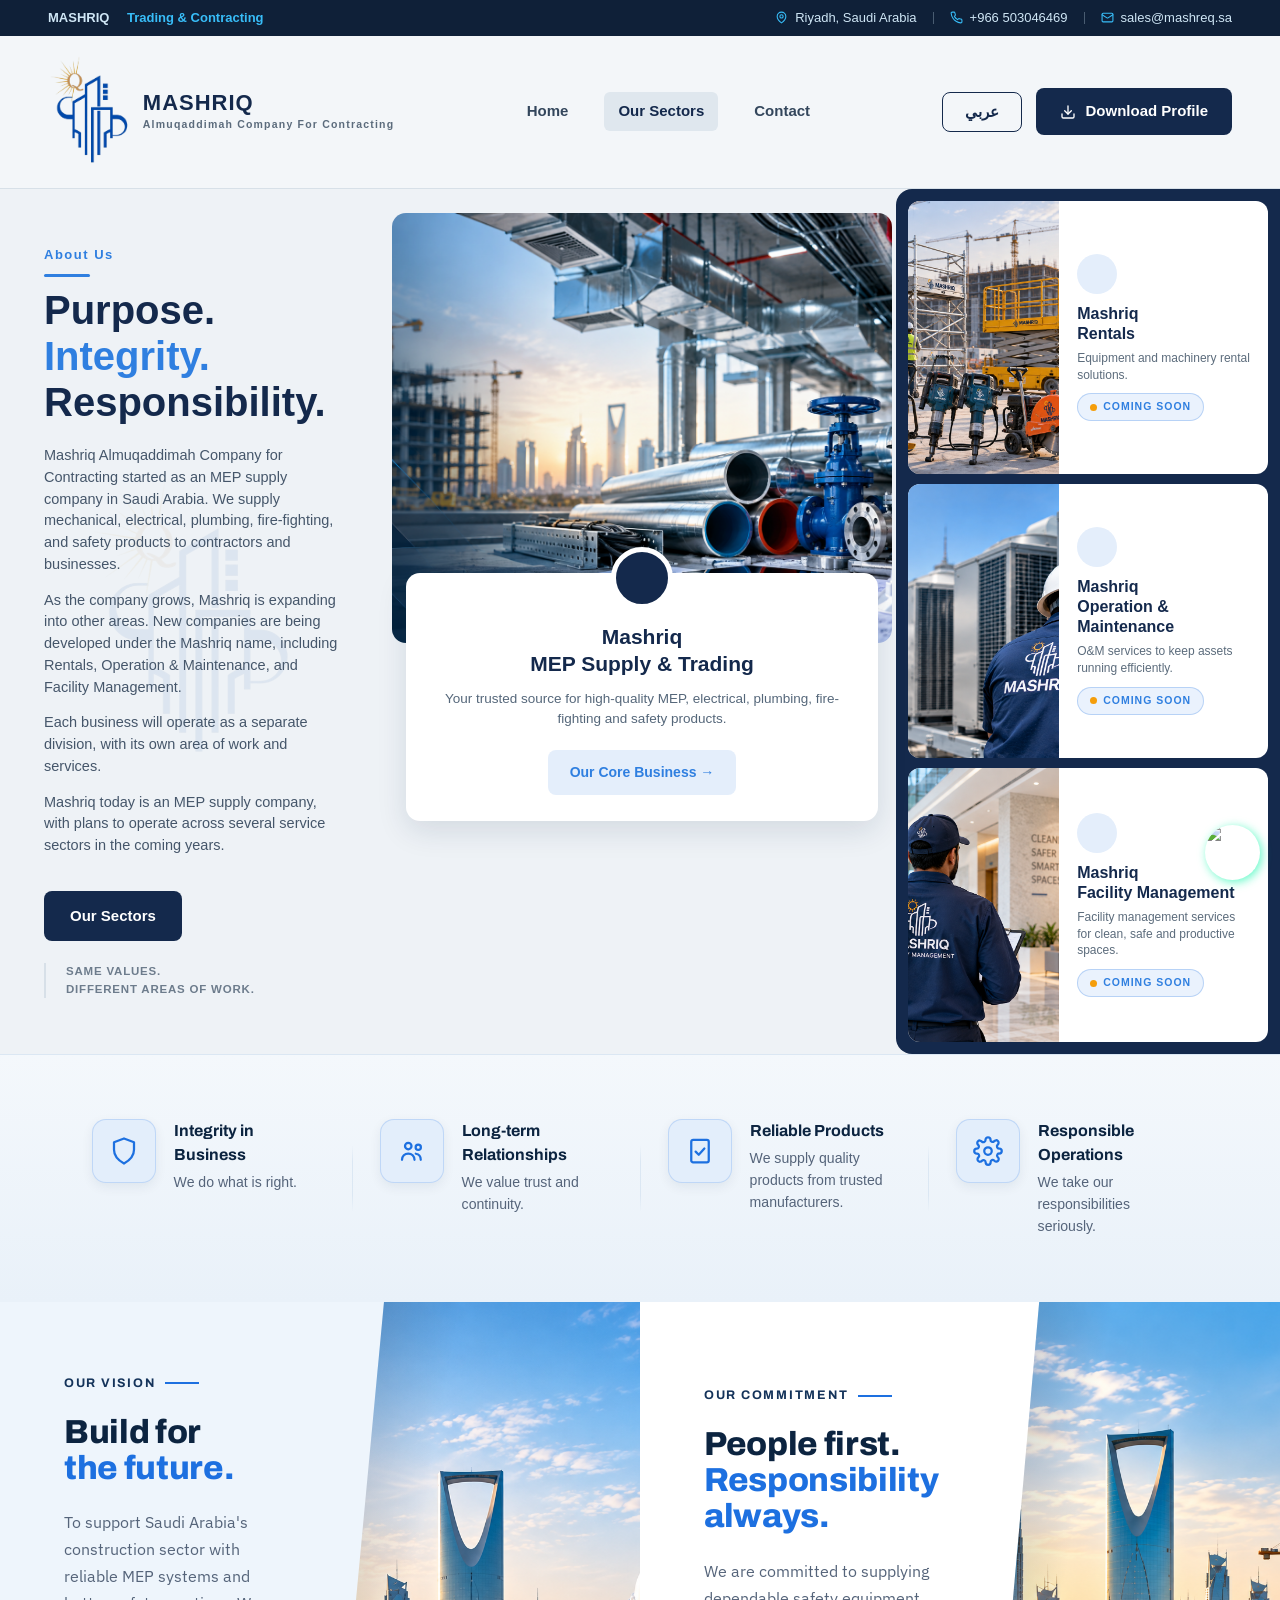
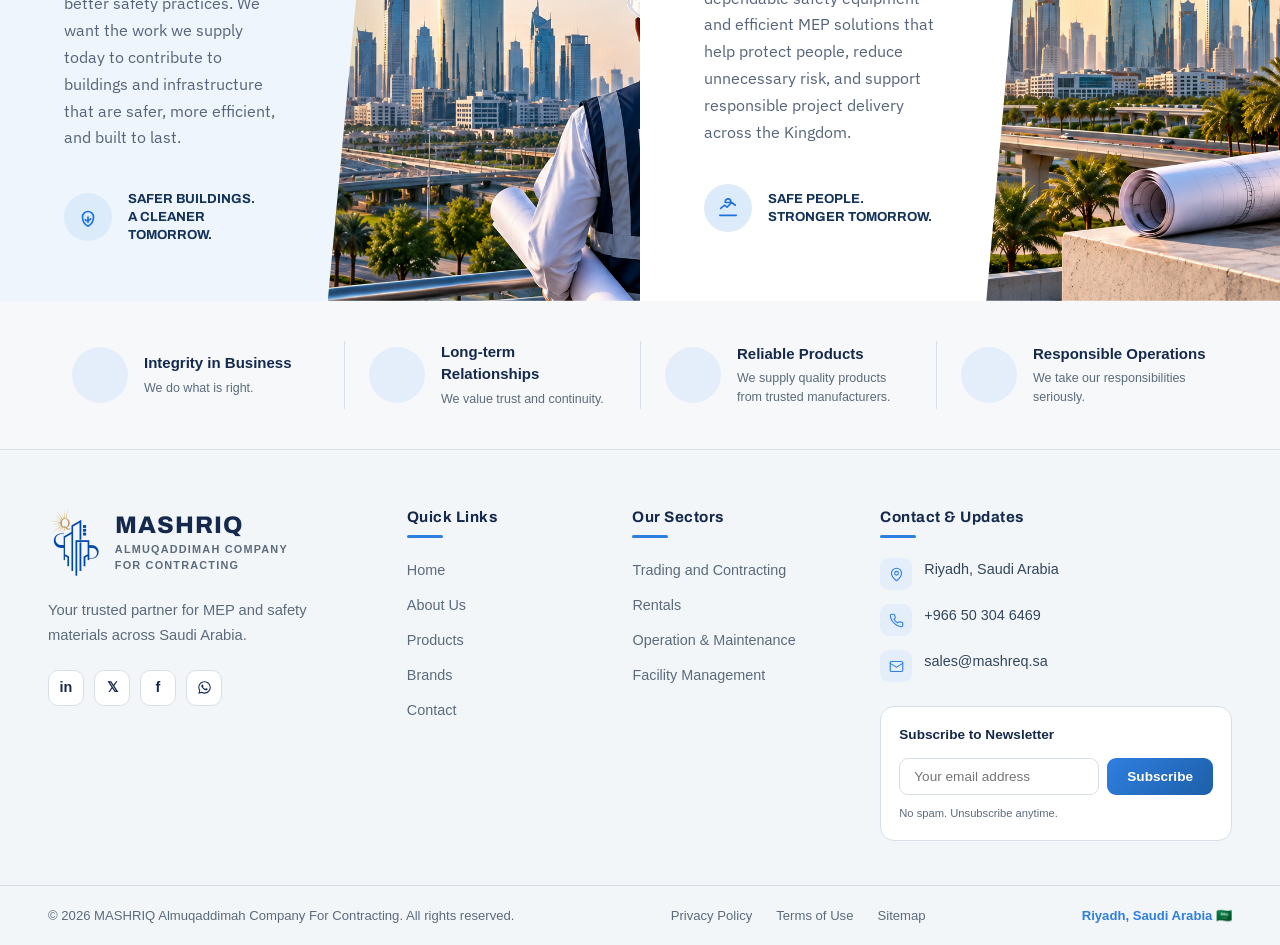
==== commit 088945b0: "Redesign navbar, add sector pages, complete Arabic translations - Navbar: rebuilt as one shared dark" ====
--- a/index.html
+++ b/index.html
@@ -1,4 +1,4 @@
-﻿<!DOCTYPE html>
+<!DOCTYPE html>
 <html lang="en">
 <head>
 <meta charset="UTF-8">
@@ -120,14 +120,21 @@
     --border-soft: #d7e0e8;
   }
   * { box-sizing: border-box; margin:0; padding:0; }
+  html {
+    overflow-x: hidden;
+    max-width: 100%;
+  }
   body {
     font-family: 'Segoe UI', Arial, Helvetica, sans-serif;
     color: var(--navy);
     background: var(--bg-page);
     line-height: 1.5;
+    overflow-x: hidden;
+    max-width: 100%;
+    width: 100%;
   }
   a { text-decoration:none; color:inherit; }
-  img { display:block; max-width:100%; }
+  img { display:block; max-width:100%; height: auto; }
 
   /* Header */
   header {
@@ -193,11 +200,6 @@
     display: flex;
     align-items: center;
     gap: 4px;
-  }
-  .dropdown-toggle::after {
-    content: '▼';
-    font-size: 10px;
-    margin-left: 4px;
   }
   .dropdown-menu {
     position: absolute;
@@ -292,18 +294,35 @@
     flex-shrink: 0;
   }
   @media (max-width: 1080px) {
-    .msq-topbar-inner { padding: 6px 20px; font-size: 12px; }
+    .msq-topbar-inner { padding: 6px 16px; font-size: 12px; }
     .msq-tb-right li:nth-child(1) { display: none; }
   }
   @media (max-width: 640px) {
+    .msq-topbar { overflow: hidden; }
     .msq-topbar-inner {
       flex-wrap: wrap;
       justify-content: center;
       row-gap: 2px;
-      padding: 6px 14px;
+      padding: 6px 12px;
+      max-width: 100%;
+    }
+    .msq-tb-left,
+    .msq-tb-right {
+      flex-wrap: wrap;
+      justify-content: center;
+      max-width: 100%;
     }
     .msq-tb-left li:not(:first-child)::before,
-    .msq-tb-right li:not(:first-child)::before { margin: 0 10px; }
+    .msq-tb-right li:not(:first-child)::before { margin: 0 8px; }
+    .msq-tb-left a,
+    .msq-tb-right a,
+    .msq-tb-right span {
+      white-space: nowrap;
+      font-size: 11px;
+    }
+  }
+  @media (max-width: 400px) {
+    .msq-tb-right li:nth-child(3) { display: none; } /* hide email; phone stays */
   }
   .lang-btn {
     border: 1.5px solid var(--navy);
@@ -479,17 +498,6 @@
     background: var(--blue);
     color: #fff;
     border-color: var(--blue);
-  }
-  .sectors-btn::after {
-    content: '›';
-    font-size: 16px;
-    margin-left: 8px;
-    display: inline-block;
-    line-height: 1;
-    transition: transform 0.2s ease;
-  }
-  .hero-dropdown:hover .sectors-btn::after {
-    transform: rotate(90deg);
   }
   .sectors-btn {
     background: var(--navy);
@@ -968,28 +976,71 @@
     /* Mobile header: MEP Supply & Contracting button replaces Download Profile; show phone + email */
     .dl-btn { display:none; }
     .mep-btn { display:inline-flex; }
-    header { padding: 14px 20px; gap: 10px 16px; }
+    header {
+      display: grid;
+      grid-template-columns: minmax(0, 1fr) auto;
+      grid-template-areas:
+        "brand actions"
+        "contact contact";
+      align-items: center;
+      padding: 12px 16px;
+      gap: 10px 12px;
+      max-width: 100%;
+    }
+    .brand {
+      grid-area: brand;
+      min-width: 0;
+      overflow: hidden;
+    }
+    .brand-text { min-width: 0; }
+    .brand-text h1,
+    .brand-text p {
+      overflow: hidden;
+      text-overflow: ellipsis;
+    }
+    .header-actions {
+      grid-area: actions;
+      flex-shrink: 0;
+      gap: 8px;
+    }
     .hc-mob {
-      display:flex;
-      flex-wrap:wrap;
-      gap: 4px 18px;
-      order: 3;
+      grid-area: contact;
+      display: flex;
+      flex-wrap: wrap;
+      gap: 4px 16px;
       width: 100%;
-      font-size: 13.5px;
+      order: unset;
+      font-size: 13px;
       font-weight: 600;
+      padding-top: 2px;
+      border-top: 1px solid var(--border-soft);
     }
     .hc-mob a {
       color: var(--navy);
-      display:inline-flex;
-      align-items:center;
-      gap:7px;
-      text-decoration:none;
+      display: inline-flex;
+      align-items: center;
+      gap: 7px;
+      text-decoration: none;
       transition: color .15s ease;
     }
     .hc-mob a:hover { color: var(--blue); }
     .hc-mob svg { width: 14px; height: 14px; color: var(--blue); flex-shrink: 0; }
-    .hero { grid-template-columns: 1fr; }
-    .stats-bar { grid-template-columns: repeat(2,1fr); gap: 24px 0; padding: 32px 24px; }
+    .mep-btn {
+      padding: 10px 12px;
+      font-size: 12px;
+      white-space: nowrap;
+      max-width: 100%;
+    }
+    .lang-btn { padding: 8px 12px; font-size: 13px; }
+    .hero { grid-template-columns: 1fr; max-width: 100%; }
+    .hero-about { padding: 36px 20px 28px; }
+    .hero-heading { font-size: clamp(1.75rem, 7vw, 2.4rem); }
+    .hero-center { padding: 16px; max-width: 100%; }
+    .hero-sectors {
+      border-radius: 0;
+      max-width: 100%;
+    }
+    .stats-bar { grid-template-columns: repeat(2,1fr); gap: 24px 0; padding: 32px 20px; }
     .stat { border-left:none; padding: 0; min-width: 0; }
     .stat > div { min-width: 0; }
     .stat h4 { font-size: 14px; }
@@ -998,24 +1049,31 @@
     .hero-dropdown-menu {
       top: calc(100% + 10px);
       left: 0;
+      right: auto;
       transform: translateY(-6px);
-      min-width: 240px;
-      max-width: calc(100vw - 48px);
+      min-width: 0;
+      width: min(280px, calc(100vw - 40px));
+      max-width: calc(100vw - 40px);
     }
     .hero-dropdown-menu::before { display: none; }
+    .hero-actions { gap: 14px; }
+    .tagline { padding-left: 14px; }
   }
   @media (max-width: 560px) {
-    header { padding: 12px 16px; }
-    .brand-mark { height: 74px; width: auto; max-width: 63px; }
-    .brand-text h1 { font-size: 18px; }
-    .mep-btn { padding: 10px 14px; font-size: 12.5px; gap: 7px; }
-    .lang-btn { padding: 8px 14px; font-size: 13px; }
+    header { padding: 10px 14px; }
+    .brand-mark { height: 58px; width: auto; max-width: 52px; }
+    .brand-text h1 { font-size: 17px; }
+    .brand-text p { font-size: 9px; letter-spacing: 0.6px; }
+    .mep-btn { padding: 9px 10px; font-size: 11.5px; gap: 5px; }
+    .lang-btn { padding: 7px 10px; font-size: 12px; }
     /* Phone only on very small screens so the row stays tidy */
     .hc-mob a:last-child { display: none; }
-    .hc-mob { font-size: 13px; }
-  }
-
-/* ─── Arabic typography & RTL ─── */
+    .hc-mob { font-size: 12.5px; }
+    .hero-about { padding: 28px 16px 24px; }
+    .msq-strip { padding-left: 1rem; padding-right: 1rem; }
+  }
+
+/* --- Arabic typography & RTL --- */
 @import url('https://fonts.googleapis.com/css2?family=Tajawal:wght@400;500;700;800&family=Cairo:wght@400;600;700;800&display=swap');
 html[lang="ar"] body,
 html[lang="ar"] input, html[lang="ar"] textarea, html[lang="ar"] select, html[lang="ar"] button {
@@ -1054,7 +1112,7 @@
       <li><a href="./mep-home.html"><strong data-i18n="brand_name">Mashriq</strong>&nbsp;<em data-i18n="tb_trading">Trading &amp; Contracting</em></a></li>
     </ul>
     <ul class="msq-tb-right">
-      <li><span data-i18n="tb_location"><svg viewBox="0 0 24 24" fill="none" stroke="currentColor" stroke-width="2" stroke-linecap="round" stroke-linejoin="round"><path d="M20 10c0 6-8 12-8 12s-8-6-8-12a8 8 0 0 1 16 0Z"/><circle cx="12" cy="10" r="3"/></svg>Riyadh, Saudi Arabia</span></li>
+      <li><span><svg viewBox="0 0 24 24" fill="none" stroke="currentColor" stroke-width="2" stroke-linecap="round" stroke-linejoin="round"><path d="M20 10c0 6-8 12-8 12s-8-6-8-12a8 8 0 0 1 16 0Z"/><circle cx="12" cy="10" r="3"/></svg><span data-i18n="tb_location">Riyadh, Saudi Arabia</span></span></li>
       <li><a href="tel:+966503046469"><svg viewBox="0 0 24 24" fill="none" stroke="currentColor" stroke-width="2" stroke-linecap="round" stroke-linejoin="round"><path d="M22 16.92v3a2 2 0 0 1-2.18 2 19.79 19.79 0 0 1-8.63-3.07 19.5 19.5 0 0 1-6-6 19.79 19.79 0 0 1-3.07-8.67A2 2 0 0 1 4.11 2h3a2 2 0 0 1 2 1.72 12.84 12.84 0 0 0 .7 2.81 2 2 0 0 1-.45 2.11L8.09 9.91a16 16 0 0 0 6 6l1.27-1.27a2 2 0 0 1 2.11-.45 12.84 12.84 0 0 0 2.81.7A2 2 0 0 1 22 16.92z"/></svg>+966 503046469</a></li>
       <li><a href="mailto:sales@mashreq.sa"><svg viewBox="0 0 24 24" fill="none" stroke="currentColor" stroke-width="2" stroke-linecap="round" stroke-linejoin="round"><rect x="2" y="4" width="20" height="16" rx="2"/><path d="m22 7-8.97 5.7a1.94 1.94 0 0 1-2.06 0L2 7"/></svg>sales@mashreq.sa</a></li>
     </ul>
@@ -1075,9 +1133,9 @@
       <a href="#" class="dropdown-toggle active" data-i18n="nav_sectors">Our Sectors</a>
       <div class="dropdown-menu">
         <a href="./mep-home.html" data-i18n="tb_trading">Trading and Contracting</a>
-        <a href="#" onclick="showComingSoon(event)">Rentals</a>
-        <a href="#" onclick="showComingSoon(event)">Operation & Maintenance</a>
-        <a href="#" onclick="showComingSoon(event)">Facility Management</a>
+        <a data-i18n="land_sec_rentals" href="#" onclick="showComingSoon(event)">Rentals</a>
+        <a data-i18n="land_sec_om" href="#" onclick="showComingSoon(event)">Operation & Maintenance</a>
+        <a data-i18n="land_sec_fm" href="#" onclick="showComingSoon(event)">Facility Management</a>
       </div>
     </div>
     <a href="#" class="contact-dialog-link" data-i18n="nav_contact">Contact</a>
@@ -1088,8 +1146,8 @@
   </div>
   <div class="header-actions">
     <button class="lang-btn" id="langToggle">عربي</button>
-    <a class="mep-btn" href="./mep-home.html" title="Visit Mashriq Trading & Contracting">MEP Supply &amp; Contracting<svg viewBox="0 0 24 24" fill="none" stroke="currentColor" stroke-width="2" stroke-linecap="round" stroke-linejoin="round"><line x1="5" y1="12" x2="19" y2="12"/><polyline points="12 5 19 12 12 19"/></svg></a>
-    <a class="dl-btn" href="files/a4%20brochure%20final.pdf" download title="Download Company Profile"><svg viewBox="0 0 24 24" fill="none" stroke="currentColor" stroke-width="2" stroke-linecap="round" stroke-linejoin="round"><path d="M21 15v4a2 2 0 0 1-2 2H5a2 2 0 0 1-2-2v-4"/><polyline points="7 10 12 15 17 10"/><line x1="12" y1="15" x2="12" y2="3"/></svg>Download Profile</a>
+    <a class="mep-btn" href="./mep-home.html" title="Visit Mashriq Trading & Contracting"><span data-i18n="x_mep_btn">MEP Supply &amp; Contracting</span><svg viewBox="0 0 24 24" fill="none" stroke="currentColor" stroke-width="2" stroke-linecap="round" stroke-linejoin="round"><line x1="5" y1="12" x2="19" y2="12"/><polyline points="12 5 19 12 12 19"/></svg></a>
+    <a class="dl-btn" href="files/a4%20brochure%20final.pdf" download title="Download Company Profile"><svg viewBox="0 0 24 24" fill="none" stroke="currentColor" stroke-width="2" stroke-linecap="round" stroke-linejoin="round"><path d="M21 15v4a2 2 0 0 1-2 2H5a2 2 0 0 1-2-2v-4"/><polyline points="7 10 12 15 17 10"/><line x1="12" y1="15" x2="12" y2="3"/></svg><span data-i18n="x_dl_profile">Download Profile</span></a>
   </div>
 </header>
 
@@ -1106,9 +1164,9 @@
         <a href="#" class="sectors-btn" data-i18n="nav_sectors">Our Sectors</a>
         <div class="hero-dropdown-menu">
           <a href="./mep-home.html" data-i18n="land_mep_trading">MEP Supply &amp; Trading</a>
-          <a href="#" class="soon-link" onclick="showComingSoon(event)">Rentals <span class="soon-pill" data-i18n="land_launching">Launching Soon</span></a>
-          <a href="#" class="soon-link" onclick="showComingSoon(event)">Operation &amp; Maintenance <span class="soon-pill" data-i18n="land_launching">Launching Soon</span></a>
-          <a href="#" class="soon-link" onclick="showComingSoon(event)">Facility Management <span class="soon-pill" data-i18n="land_launching">Launching Soon</span></a>
+          <a href="#" class="soon-link" onclick="showComingSoon(event)"><span data-i18n="land_sec_rentals">Rentals</span> <span class="soon-pill" data-i18n="land_launching">Launching Soon</span></a>
+          <a href="#" class="soon-link" onclick="showComingSoon(event)"><span data-i18n="land_sec_om">Operation &amp; Maintenance</span> <span class="soon-pill" data-i18n="land_launching">Launching Soon</span></a>
+          <a href="#" class="soon-link" onclick="showComingSoon(event)"><span data-i18n="land_sec_fm">Facility Management</span> <span class="soon-pill" data-i18n="land_launching">Launching Soon</span></a>
         </div>
       </div>
       <div class="tagline" data-i18n="land_tagline">SAME VALUES.<br>DIFFERENT AREAS OF WORK.</div>
@@ -1120,7 +1178,7 @@
     <img src="./images/hero-mep-supply.png" alt="MEP supply products for contractors in Riyadh, Saudi Arabia">
       <div class="overlay-card">
         <div class="cart-badge"><i data-lucide="truck"></i></div>
-        <h2 data-i18n="brand_name">Mashriq<br><span data-i18n="land_mep_trading">MEP Supply &amp; Trading</span></h2>
+        <h2><span data-i18n="brand_name_tc">Mashriq</span><br><span data-i18n="land_mep_trading">MEP Supply &amp; Trading</span></h2>
         <p data-i18n="land_card_desc">Your trusted source for high-quality MEP, electrical, plumbing, fire-fighting and safety products.</p>
         <a href="./mep-home.html" class="core-btn" data-i18n="land_core_btn">Our Core Business &rarr;</a>
       </div>
@@ -1132,7 +1190,7 @@
       <div class="thumb"><img src="./images/sector-rentals.png" alt="Equipment rental"></div>
       <div class="sector-body">
         <div class="sector-icon"><i data-lucide="hammer"></i></div>
-        <h3 data-i18n="brand_name">Mashriq<br><span data-i18n="land_sec_rentals">Rentals</span></h3>
+        <h3><span data-i18n="brand_name_tc">Mashriq</span><br><span data-i18n="land_sec_rentals">Rentals</span></h3>
         <p data-i18n="land_sec_rentals_desc">Equipment and machinery rental solutions.</p>
         <span class="sector-soon" onclick="showComingSoon(event)"><span class="dot"></span><span data-i18n="land_soon">Coming Soon</span>
       </div>
@@ -1141,7 +1199,7 @@
       <div class="thumb"><img src="./images/sector-hvac-tech.png" alt="Operation and maintenance"></div>
       <div class="sector-body">
         <div class="sector-icon"><i data-lucide="settings"></i></div>
-        <h3 data-i18n="brand_name">Mashriq<br><span data-i18n="land_sec_om">Operation &amp; Maintenance</span></h3>
+        <h3><span data-i18n="brand_name_tc">Mashriq</span><br><span data-i18n="land_sec_om">Operation &amp; Maintenance</span></h3>
         <p data-i18n="land_sec_om_desc">O&amp;M services to keep assets running efficiently.</p>
         <span class="sector-soon" onclick="showComingSoon(event)"><span class="dot"></span><span data-i18n="land_soon">Coming Soon</span>
       </div>
@@ -1150,7 +1208,7 @@
       <div class="thumb"><img src="./images/sector-facility-mgmt.png" alt="Facility management"></div>
       <div class="sector-body">
         <div class="sector-icon"><i data-lucide="building-2"></i></div>
-        <h3 data-i18n="brand_name">Mashriq<br><span data-i18n="land_sec_fm">Facility Management</span></h3>
+        <h3><span data-i18n="brand_name_tc">Mashriq</span><br><span data-i18n="land_sec_fm">Facility Management</span></h3>
         <p data-i18n="land_sec_fm_desc">Facility management services for clean, safe and productive spaces.</p>
         <span class="sector-soon" onclick="showComingSoon(event)"><span class="dot"></span><span data-i18n="land_soon">Coming Soon</span>
       </div>
@@ -1306,7 +1364,7 @@
     <div class="ft-col ft-brand">
       <div class="ft-brand-row">
         <img src="./images/logo.png" alt="Mashriq Logo" class="ft-logo">
-        <div>
+        <div data-i18n="x_ft_brand">
           <span class="ft-brand-name">MASHRIQ</span>
           <span class="ft-brand-sub">Almuqaddimah Company<br>For Contracting</span>
         </div>
@@ -1606,12 +1664,20 @@
   .ft-loc { color: var(--blue) !important; font-weight: 600; }
 
   @media (max-width: 1024px) {
-    .ft-top { grid-template-columns: 1fr 1fr; gap: 36px; }
+    .ft-top { grid-template-columns: 1fr 1fr; gap: 36px; padding: 48px 28px 40px; }
+    .ft-bottom { padding: 18px 28px; }
   }
   @media (max-width: 600px) {
-    .ft-top { grid-template-columns: 1fr; padding: 44px 24px 36px; gap: 32px; }
-    .ft-bottom { flex-direction: column; text-align: center; padding: 18px 24px; }
-    .ft-legal { gap: 16px; }
+    .ft-top { grid-template-columns: 1fr; padding: 40px 16px 32px; gap: 28px; max-width: 100%; }
+    .ft-bottom { flex-direction: column; text-align: center; padding: 16px; max-width: 100%; }
+    .ft-legal { gap: 14px; flex-wrap: wrap; justify-content: center; }
+    .ft-news { max-width: 100%; }
+    .ft-news-row {
+      flex-direction: column;
+      gap: 8px;
+    }
+    .ft-news button { width: 100%; padding: 12px 16px; }
+    .ft-desc { max-width: 100%; }
   }
 </style>
 
@@ -1965,6 +2031,6 @@
 </script>
 
 
-<script src="./translations.js?v=6"></script>
+<script src="./translations.js?v=11"></script>
 </body>
 </html>
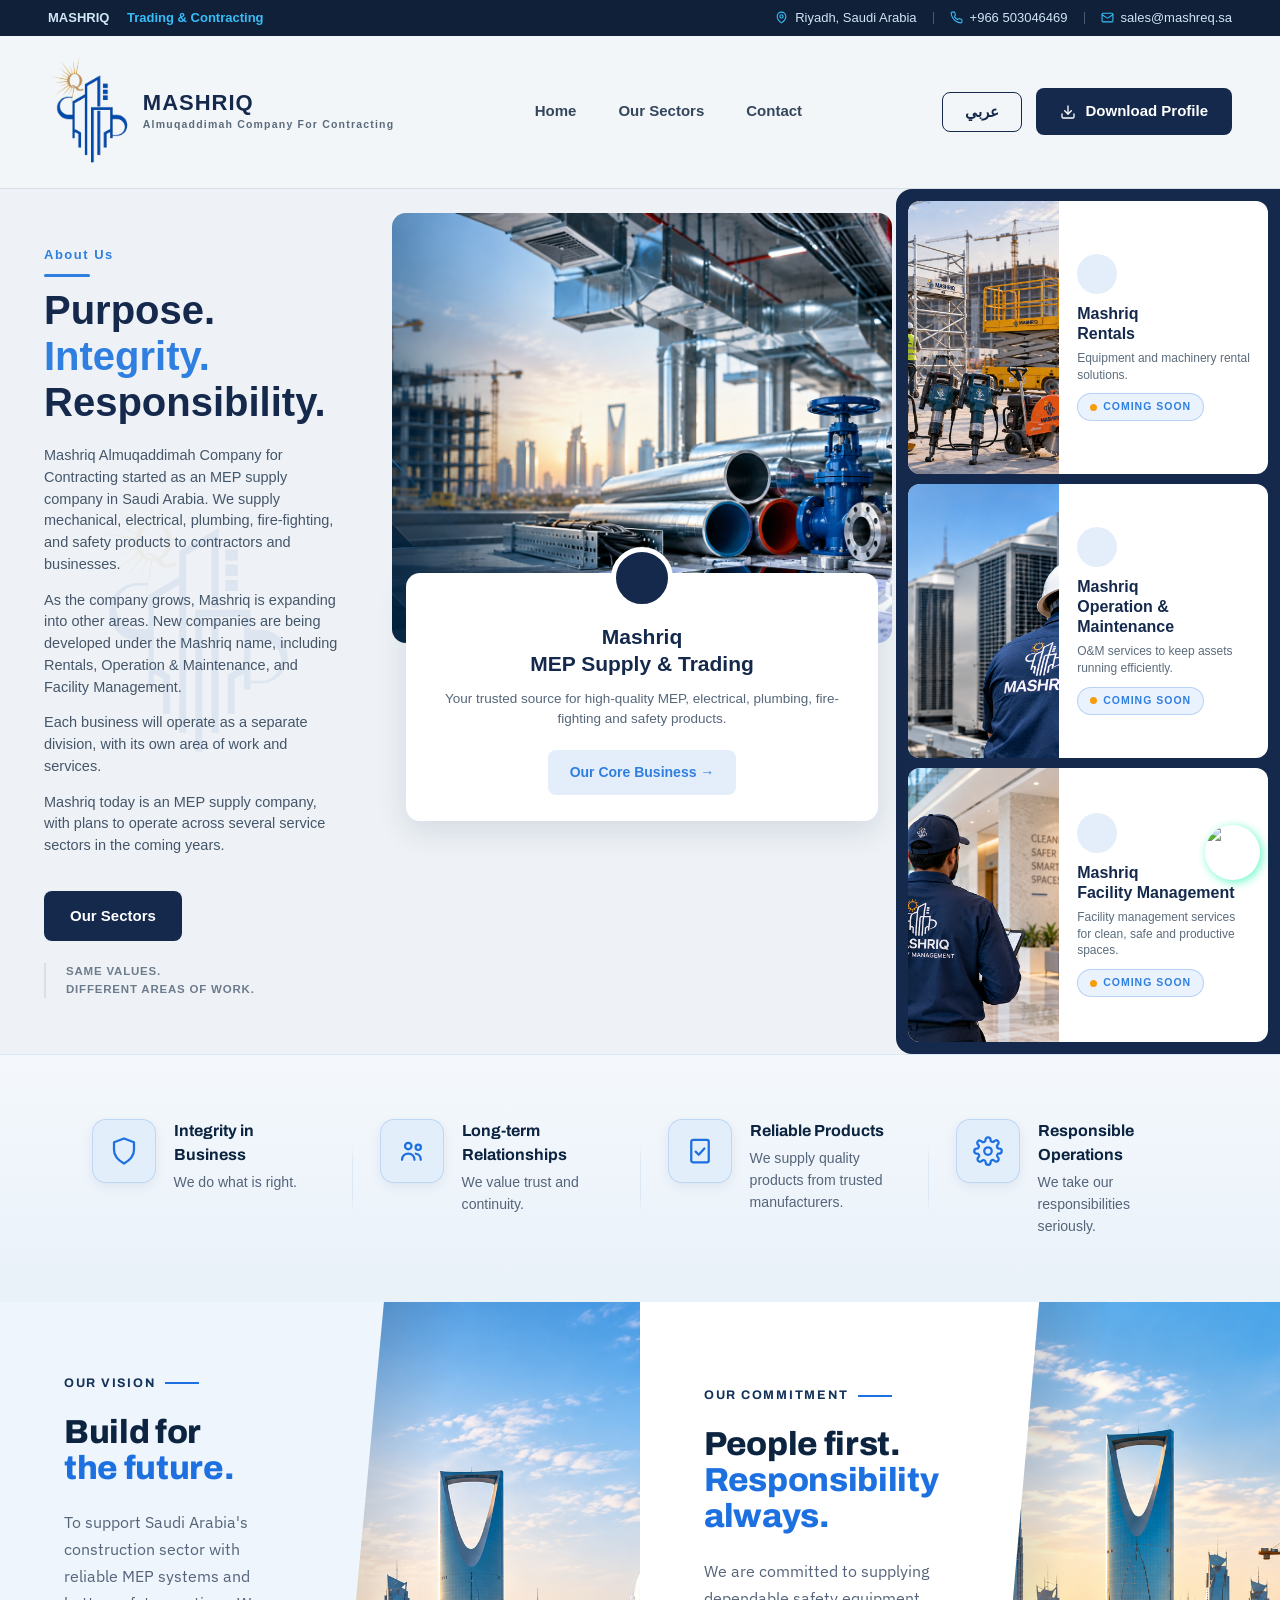
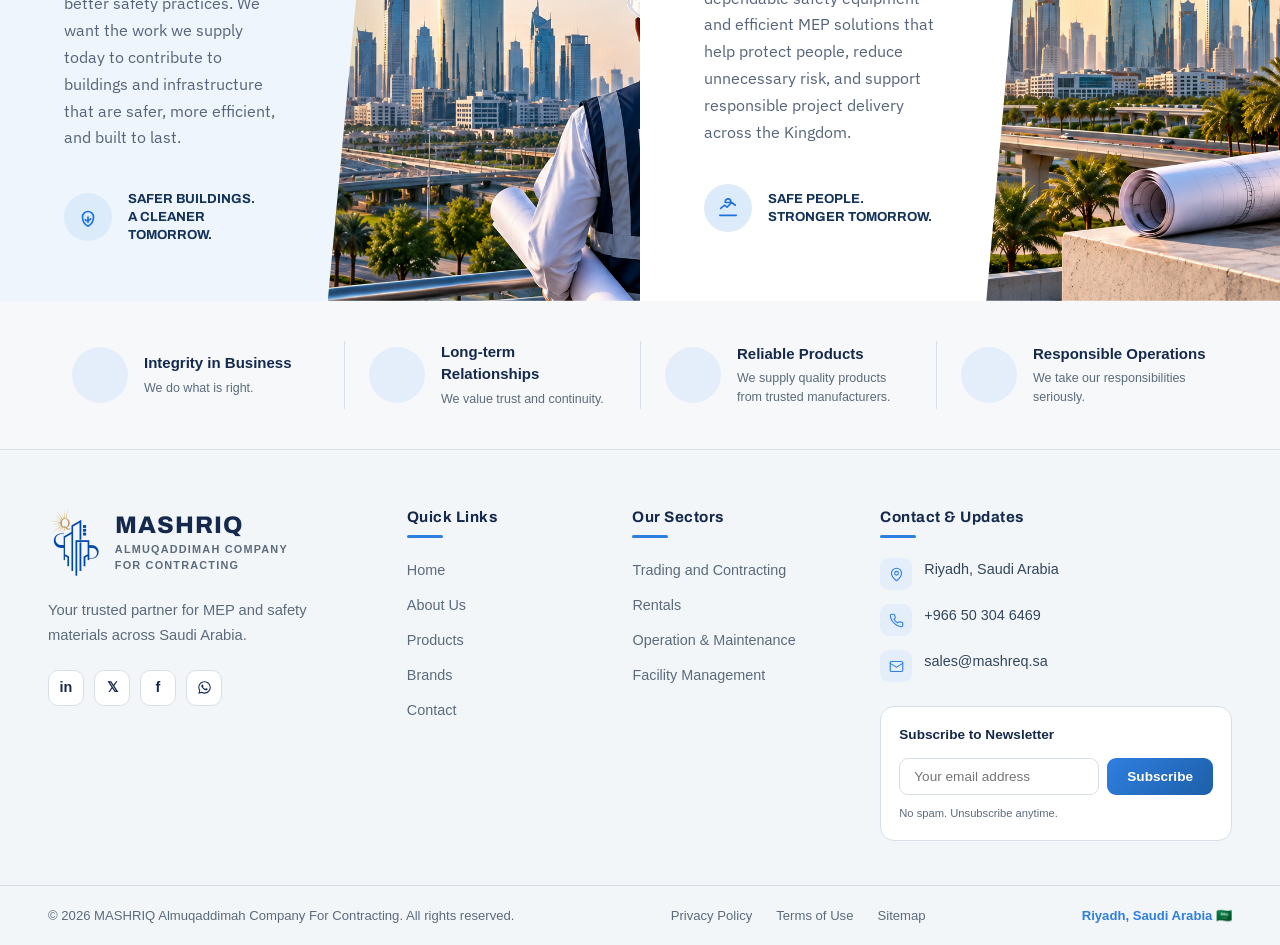
==== commit 97e34384: "Entry page: remove active highlight from "Our Sectors" nav link Co-Authored-By: Claude Opus 5.5 <nor" ====
--- a/index.html
+++ b/index.html
@@ -1130,7 +1130,7 @@
   <nav>
     <a href="#" data-i18n="nav_home">Home</a>
     <div class="dropdown">
-      <a href="#" class="dropdown-toggle active" data-i18n="nav_sectors">Our Sectors</a>
+      <a href="#" class="dropdown-toggle" data-i18n="nav_sectors">Our Sectors</a>
       <div class="dropdown-menu">
         <a href="./mep-home.html" data-i18n="tb_trading">Trading and Contracting</a>
         <a data-i18n="land_sec_rentals" href="#" onclick="showComingSoon(event)">Rentals</a>
